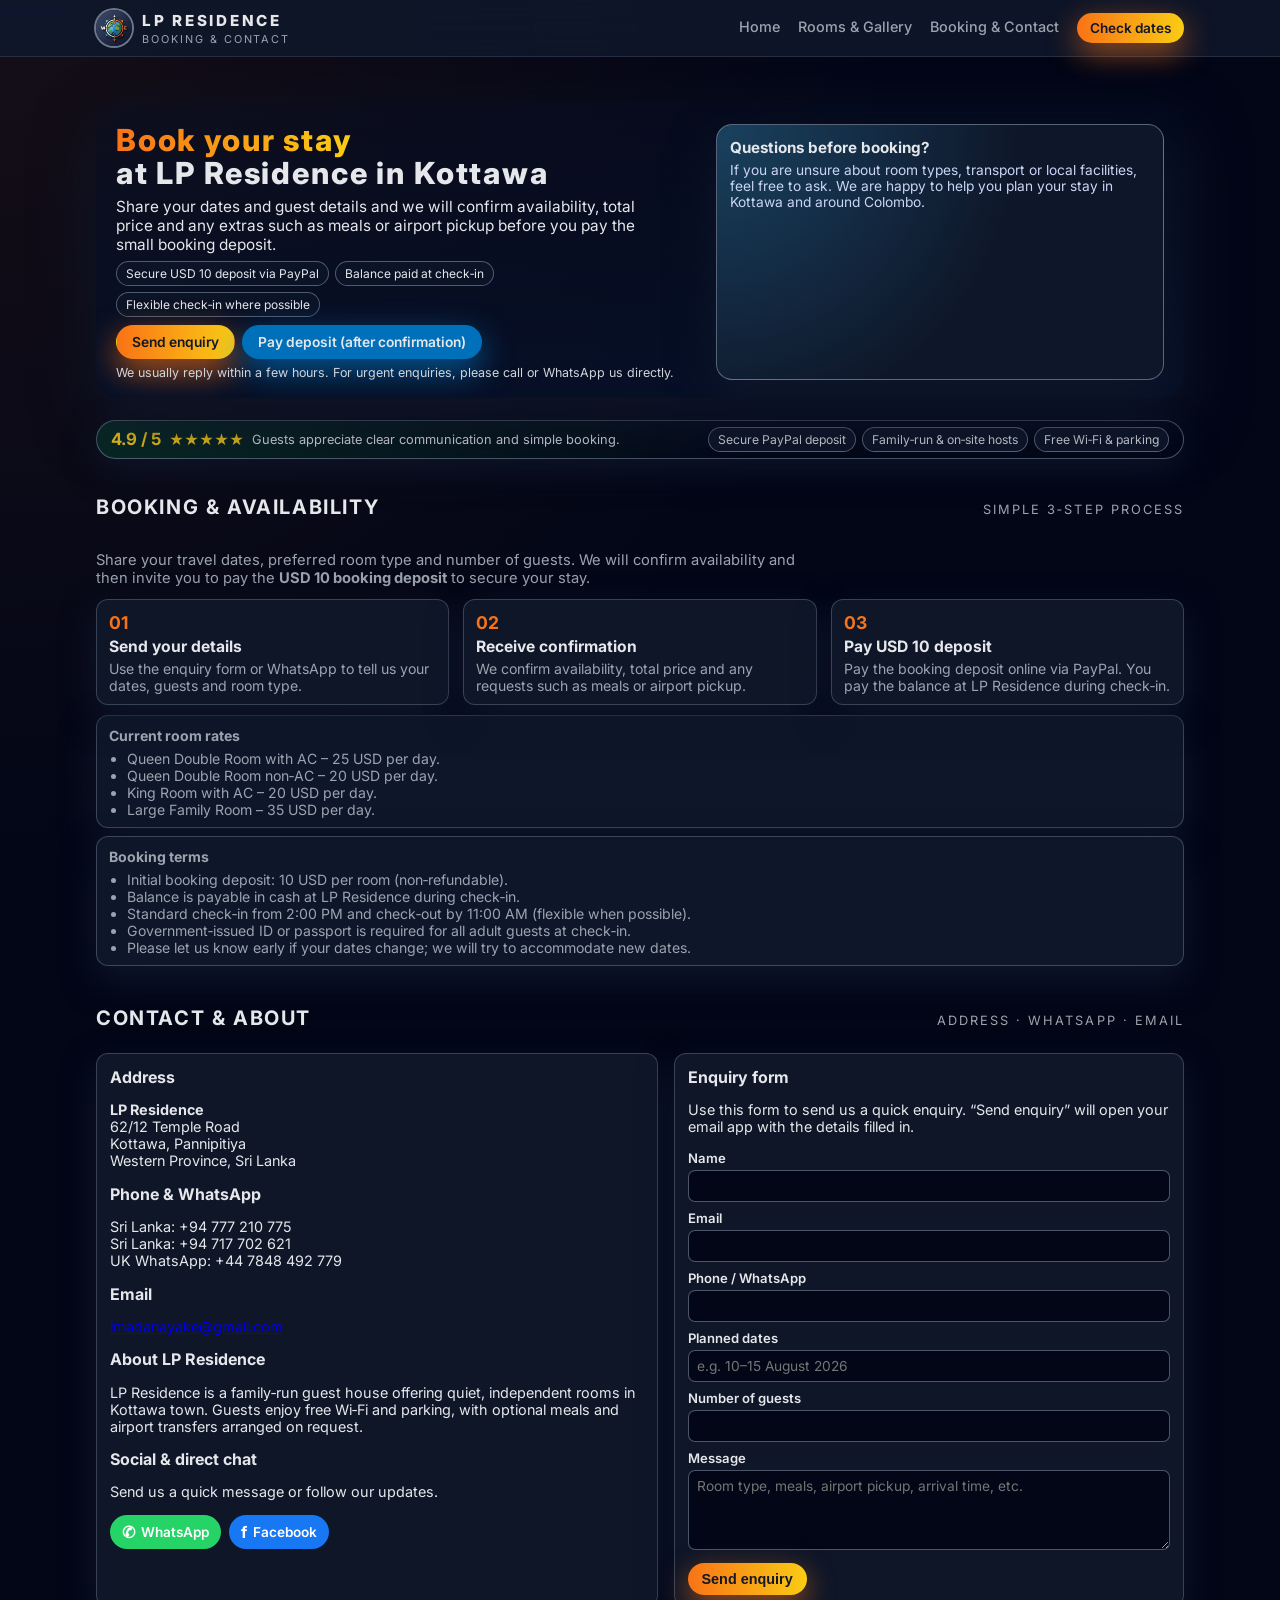
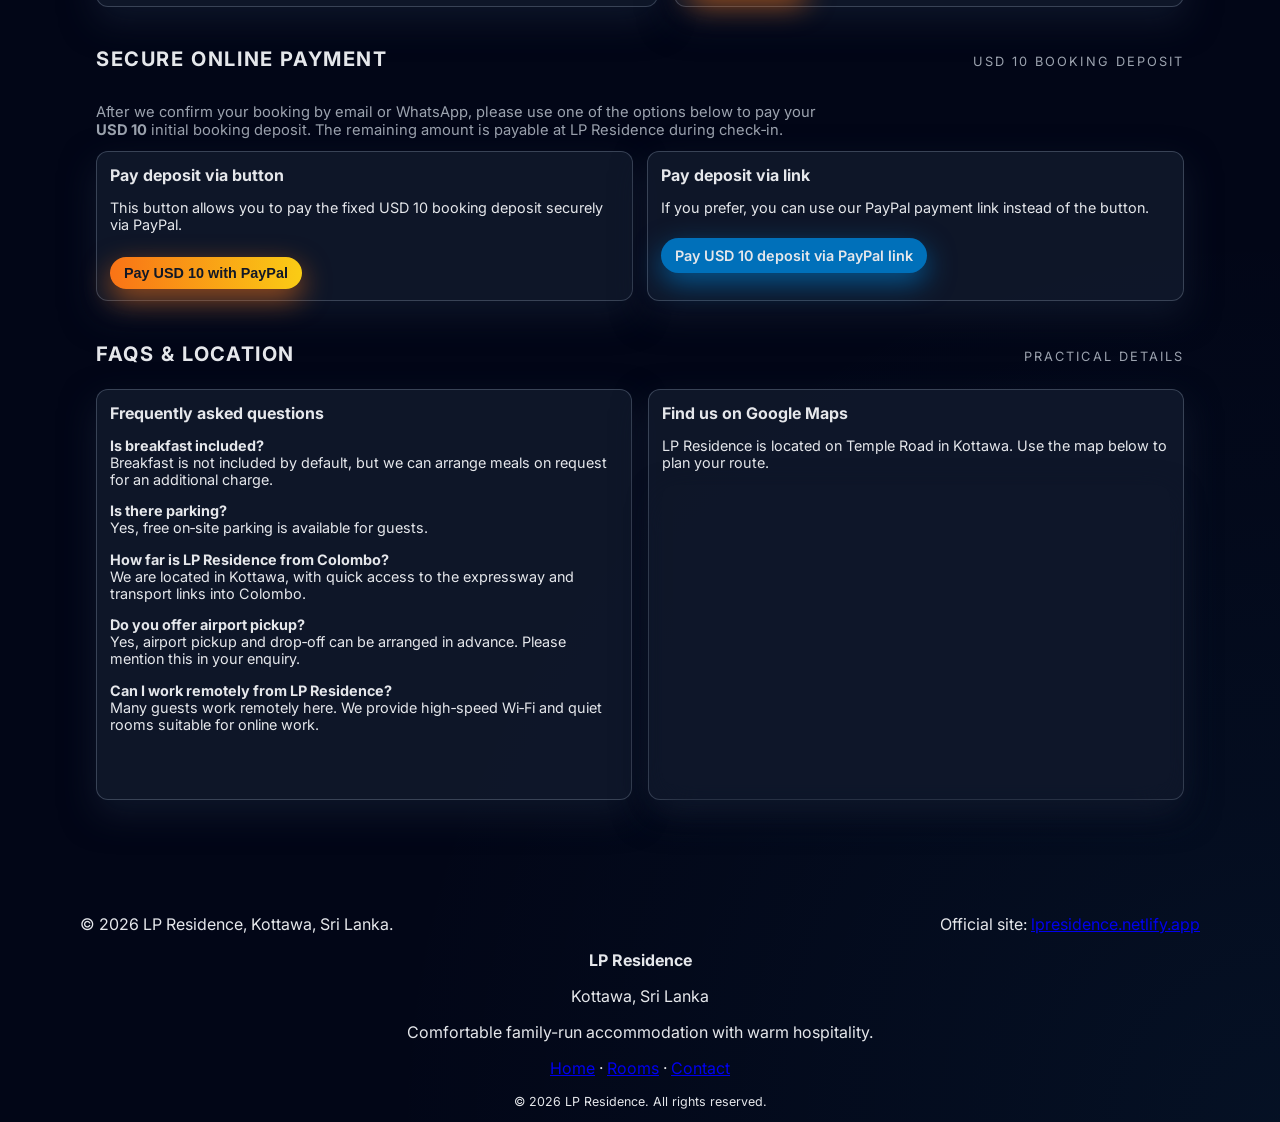
==== contact.html @ 62fff5da "Add files via upload" ====
<!DOCTYPE html>
<html lang="en">
<head>
  <!-- Google tag (gtag.js) -->
  <script async src="https://www.googletagmanager.com/gtag/js?id=G-MWW44WR4TY"></script>
  <script>
    window.dataLayer = window.dataLayer || [];
    function gtag(){dataLayer.push(arguments);}
    gtag('js', new Date());
    gtag('config', 'G-MWW44WR4TY');
  </script>
<link rel="preconnect" href="https://fonts.googleapis.com">
<link rel="preconnect" href="https://fonts.gstatic.com" crossorigin>
<link href="https://fonts.googleapis.com/css2?family=Inter:wght@400;500;600;700;800&display=swap" rel="stylesheet">
  <meta charset="UTF-8">
  <title>Booking &amp; Contact – LP Residence Kottawa</title>
  <meta name="viewport" content="width=device-width, initial-scale=1">
  <meta name="description" content="Contact LP Residence homestay in Kottawa, Sri Lanka. Check availability, pay a USD 10 booking deposit by PayPal, and find our location on Google Maps.">
<meta property="og:title" content="LP Residence Kottawa">
<meta property="og:description" content="Family-run homestay in Sri Lanka">
<meta property="og:image" content="index.jpg">
<meta property="og:type" content="website">
  <style>
    :root {
      --bg: #020617;
      --accent: #f97316;
      --text: #e5e7eb;
      --muted: #9ca3af;
      --card: rgba(15,23,42,0.96);
      --border: rgba(148,163,184,0.32);
      --radius-lg: 18px;
      --radius-md: 12px;
      --shadow-soft: 0 24px 60px rgba(15,23,42,0.9);
    }

    * { box-sizing: border-box; }

        body {
  margin: 0;
  font-family: 'Inter', sans-serif;
  color: var(--text);
  background:
    radial-gradient(circle at top left, rgba(249,115,22,0.08), transparent 30%),
    radial-gradient(circle at bottom right, rgba(56,189,248,0.06), transparent 30%),
    var(--bg);
}
    html {
  scroll-behavior: smooth;
}
.room-card,
.gallery-item img {
  width: 100%;
  height: 220px;
  object-fit: cover;
  display: block;
  transition: transform 0.3s ease;
}
.hero-card,
.feature-card {
  transition: all 0.28s ease;
}

.room-card:hover,
.gallery-item:hover,
.hero-card:hover,
.feature-card:hover {
  transform: translateY(-4px);
}
    header {
      position: fixed;
      top: 0;
      left: 0;
      right: 0;
      z-index: 40;
      backdrop-filter: blur(20px);
      background: linear-gradient(to right, rgba(15,23,42,0.9), rgba(15,23,42,0.88));
      border-bottom: 1px solid rgba(148,163,184,0.18);
    }

    .nav-inner {
      max-width: 1120px;
      margin: 0 auto;
      padding: 10px 16px;
      display: flex;
      align-items: center;
      justify-content: space-between;
      gap: 12px;
    }

    .brand {
      display: flex;
      align-items: center;
      gap: 10px;
    }

    .brand-logo {
      width: 36px;
      height: 36px;
      border-radius: 999px;
      overflow: hidden;
      box-shadow: 0 0 0 2px rgba(148,163,184,0.7);
      flex-shrink: 0;
    }

    .brand-logo img {
      width: 100%;
      height: 100%;
      display: block;
      object-fit: cover;
    }

    .brand-text-title {
      font-size: 0.95rem;
      letter-spacing: 0.18em;
      text-transform: uppercase;
      font-weight: 800;
      white-space: nowrap;
    }

    .brand-text-sub {
      font-size: 0.68rem;
      letter-spacing: 0.18em;
      text-transform: uppercase;
      color: var(--muted);
      margin-top: 2px;
    }

    nav {
      display: flex;
      align-items: center;
      gap: 18px;
      font-size: 0.9rem;
    }

    nav a {
      text-decoration: none;
      color: var(--muted);
      font-weight: 500;
      position: relative;
      padding-bottom: 3px;
    }

    nav a:hover {
      color: var(--text);
    }

    nav a::after {
      content: "";
      position: absolute;
      left: 0;
      bottom: 0;
      width: 0;
      height: 2px;
      background: linear-gradient(to right, #f97316, #facc15);
      transition: width 0.18s ease-out;
    }

    nav a:hover::after {
      width: 100%;
    }

    .nav-cta {
      padding: 7px 13px;
      border-radius: 999px;
      background: linear-gradient(to right, #f97316, #facc15);
      color: #111827;
      font-weight: 600;
      border: none;
      text-decoration: none;
      font-size: 0.85rem;
      box-shadow: 0 10px 30px rgba(249,115,22,0.6);
      white-space: nowrap;
    }

    main {
      max-width: 1120px;
      margin: 0 auto;
      padding: 82px 16px 90px;
    }

    /* HERO – uses contact.jpg */
    .hero-shell {
      position: relative;
      border-radius: 22px;
      overflow: hidden;
      box-shadow: var(--shadow-soft);
      margin-bottom: 22px;
    }

    .hero-bg {
      filter: brightness(1.05) contrast(1.08) saturate(1.1);
      position: absolute;
      inset: 0;
      background-image:
        linear-gradient(to bottom, rgba(15,23,42,0.3), rgba(15,23,42,0.92)),
        url("contact.jpg");
      background-size: cover;
      background-position: center;
      background-repeat: no-repeat;
      transform: scale(1.02);
    }

    .hero-overlay {
      position: relative;
      z-index: 1;
      padding: 22px 20px 18px;
      display: grid;
      grid-template-columns: minmax(0, 1.3fr) minmax(0, 1fr);
      gap: 18px;
      color: #e5e7eb;
    }

    .hero-heading {
      font-size: 1.9rem;
      line-height: 1.1;
      font-weight: 800;
      letter-spacing: 0.06em;
      margin: 0 0 6px 0;
    }

    .hero-heading span {
      background: linear-gradient(to right, #f97316, #facc15);
      -webkit-background-clip: text;
      color: transparent;
    }

    .hero-sub {
      font-size: 0.96rem;
      margin: 0 0 7px 0;
      max-width: 520px;
    }

    .hero-badges {
      display: flex;
      flex-wrap: wrap;
      gap: 6px;
      margin-bottom: 8px;
    }

    .badge {
      font-size: 0.75rem;
      padding: 4px 9px;
      border-radius: 999px;
      border: 1px solid rgba(148,163,184,0.5);
      background: rgba(15,23,42,0.65);
      color: #e5e7eb;
    }

    .hero-buttons {
      display: flex;
      flex-wrap: wrap;
      gap: 7px;
      margin-bottom: 6px;
    }

    .btn {
      display: inline-flex;
      align-items: center;
      justify-content: center;
      padding: 8px 15px;
      border-radius: 999px;
      font-size: 0.86rem;
      font-weight: 600;
      border: 1px solid transparent;
      text-decoration: none;
      cursor: pointer;
      transition: transform 0.12s ease-out, box-shadow 0.12s ease-out, background 0.12s ease-out, color 0.12s ease-out, border-color 0.12s ease-out;
    }

    .btn-primary {
      background: linear-gradient(to right, #f97316, #facc15);
      color: #111827;
      box-shadow: 0 12px 32px rgba(249,115,22,0.7);
    }

    .btn-primary:hover {
      transform: translateY(-1px);
      box-shadow: 0 16px 36px rgba(249,115,22,0.8);
    }

    .btn-outline {
      background: rgba(15,23,42,0.35);
      color: #e5e7eb;
      border-color: rgba(148,163,184,0.7);
    }

    .btn-outline:hover {
      border-color: #f97316;
      background: rgba(15,23,42,0.8);
    }

    .btn-paypal {
      background: #0070ba;
      color: #e5e7eb;
      box-shadow: 0 12px 32px rgba(0,112,186,0.75);
    }

    .btn-paypal:hover {
      transform: translateY(-1px);
      box-shadow: 0 16px 40px rgba(0,112,186,0.85);
    }

    .hero-note {
      font-size: 0.78rem;
      color: #d1d5db;
    }

    .hero-card {
      background: radial-gradient(circle at 0 0, rgba(56,189,248,0.26), transparent 60%), var(--card);
      border-radius: 16px;
      padding: 13px 13px 11px;
      border: 1px solid rgba(148,163,184,0.55);
      font-size: 0.86rem;
      box-shadow: 0 18px 46px rgba(15,23,42,0.95);
    }

    .hero-card h3 {
      margin: 0 0 5px 0;
      font-size: 0.95rem;
    }

    .hero-card p {
      margin: 0;
      color: #cbd5f5;
    }

    /* TRUST STRIP */
    .trust-strip {
      margin: 0 auto 20px;
      border-radius: 999px;
      background: radial-gradient(circle at 0 0, rgba(34,197,94,0.18), transparent 60%), #020617;
      border: 1px solid rgba(148,163,184,0.5);
      padding: 6px 14px;
      display: flex;
      align-items: center;
      justify-content: space-between;
      gap: 8px;
      font-size: 0.82rem;
      box-shadow: 0 12px 32px rgba(15,23,42,0.85);
      flex-wrap: wrap;
    }

    .trust-left {
      display: flex;
      align-items: center;
      gap: 8px;
    }

    .trust-score-main {
      font-size: 1.05rem;
      font-weight: 700;
      color: #facc15;
    }

    .trust-score-stars {
      color: #facc15;
      font-size: 0.9rem;
    }

    .trust-right {
      display: flex;
      flex-wrap: wrap;
      gap: 6px;
      justify-content: flex-end;
    }

    .trust-chip {
      padding: 4px 9px;
      border-radius: 999px;
      background: rgba(15,23,42,0.9);
      border: 1px solid rgba(148,163,184,0.6);
      font-size: 0.76rem;
      color: #e5e7eb;
      white-space: nowrap;
    }

    main .section {
      margin-bottom: 24px;
    }

    .section-header {
      display: flex;
      align-items: baseline;
      justify-content: space-between;
      gap: 8px;
      margin-bottom: 6px;
    }

    .section-title {
      font-size: 1.25rem;
      font-weight: 700;
      letter-spacing: 0.08em;
      text-transform: uppercase;
    }

    .section-kicker {
      font-size: 0.8rem;
      letter-spacing: 0.16em;
      text-transform: uppercase;
      color: var(--muted);
    }

    .section-lead {
      font-size: 0.92rem;
      color: var(--muted);
      max-width: 720px;
      margin-bottom: 12px;
    }

    .steps {
      display: grid;
      grid-template-columns: repeat(3, minmax(0, 1fr));
      gap: 14px;
      margin-bottom: 10px;
    }

    .step {
      background: var(--card);
      border-radius: var(--radius-md);
      padding: 12px 12px 10px;
      border: 1px solid var(--border);
      box-shadow: 0 14px 34px rgba(15,23,42,0.95);
      font-size: 0.88rem;
    }

    .step-number {
      font-size: 1.1rem;
      font-weight: 700;
      color: #f97316;
      margin-bottom: 4px;
    }

    .step h3 {
      margin: 0 0 4px 0;
      font-size: 0.98rem;
    }

    .step p {
      margin: 0;
      color: var(--muted);
    }

    .note, .terms {
      background: rgba(15,23,42,0.98);
      border-radius: var(--radius-md);
      padding: 11px 12px 9px;
      border: 1px solid rgba(148,163,184,0.35);
      box-shadow: 0 14px 34px rgba(15,23,42,0.95);
      font-size: 0.88rem;
      color: var(--muted);
      margin-bottom: 8px;
    }

    .note ul, .terms ul {
      margin: 6px 0 0;
      padding-left: 18px;
    }

    .columns {
      display: grid;
      grid-template-columns: minmax(0, 1.1fr) minmax(0, 1fr);
      gap: 16px;
    }

    .card {
      background: var(--card);
      border-radius: var(--radius-md);
      padding: 13px 13px 11px;
      border: 1px solid var(--border);
      box-shadow: 0 14px 34px rgba(15,23,42,0.95);
      font-size: 0.9rem;
    }

    .card h3 {
      margin: 0 0 6px 0;
      font-size: 1rem;
    }

    label {
      display: block;
      margin-top: 8px;
      font-size: 0.82rem;
      font-weight: 600;
    }

    input, textarea {
      width: 100%;
      padding: 7px 8px;
      margin-top: 4px;
      border-radius: 7px;
      border: 1px solid rgba(148,163,184,0.5);
      background: #020617;
      color: var(--text);
      font-family: inherit;
      font-size: 0.86rem;
    }

    input:focus, textarea:focus {
      outline: none;
      border-color: #f97316;
      box-shadow: 0 0 0 1px rgba(249,115,22,0.5);
    }

    button {
      margin-top: 10px;
      padding: 8px 14px;
      border-radius: 999px;
      background: linear-gradient(to right, #f97316, #facc15);
      color: #111827;
      border: none;
      cursor: pointer;
      font-weight: 600;
      font-size: 0.9rem;
      box-shadow: 0 10px 28px rgba(249,115,22,0.6);
    }

    button:hover {
      transform: translateY(-1px);
      box-shadow: 0 14px 36px rgba(249,115,22,0.75);
    }

    .social-row {
      display: flex;
      flex-wrap: wrap;
      gap: 8px;
      margin-top: 8px;
      font-size: 0.85rem;
    }

    .social-link {
      display: inline-flex;
      align-items: center;
      gap: 6px;
      padding: 7px 12px;
      border-radius: 999px;
      text-decoration: none;
      color: #fff;
      font-weight: 600;
    }

    .social-link span.symbol {
      font-size: 1rem;
      font-weight: 700;
    }

    .map-container iframe {
      width: 100%;
      height: 300px;
      border: 0;
      border-radius: var(--radius-md);
      box-shadow: 0 12px 32px rgba(15,23,42,0.95);
    }

    .payment-grid {
      display: grid;
      grid-template-columns: minmax(0, 1fr) minmax(0, 1fr);
      gap: 14px;
      margin-top: 8px;
    }

    .btn-paypal-inline {
      display: inline-block;
      margin-top: 8px;
      padding: 9px 14px;
      border-radius: 999px;
      background: #0070ba;
      color: #e5e7eb;
      text-decoration: none;
      font-weight: 600;
      font-size: 0.9rem;
      box-shadow: 0 10px 28px rgba(0,112,186,0.7);
    }

    .sticky-bar {
      display: none;
    } 
   
      @media (max-width: 900px) {
      .hero-overlay {
        grid-template-columns: minmax(0, 1fr);
      }
      .steps {
        grid-template-columns: minmax(0, 1fr);
      }
      .columns {
        grid-template-columns: minmax(0, 1fr);
      }
      .payment-grid {
        grid-template-columns: minmax(0, 1fr);
      }
      .map-container iframe {
        height: 260px;
      }
    }

    @media (max-width: 640px) {
      header {
        position: sticky;
      }
      .nav-inner {
        flex-wrap: wrap;
        justify-content: space-between;
      }
      nav {
        width: 100%;
        justify-content: flex-end;
      }
      main {
        padding-top: 76px;
        padding-bottom: 86px;
      }
      .sticky-bar {
        display: flex;
        position: fixed;
        left: 0;
        right: 0;
        bottom: 0;
        background: rgba(15,23,42,0.97);
        padding: 8px 10px;
        gap: 8px;
        justify-content: space-between;
        z-index: 50;
      }
      .sticky-bar a {
        flex: 1;
        text-align: center;
        padding: 8px 10px;
        border-radius: 999px;
        text-decoration: none;
        font-weight: 600;
        font-size: 0.85rem;
        color: #111827;
        background: #f9fafb;
      }
    }
  </style>
</head>
<a href="https://wa.me/94777210775"
class="whatsapp-float">
  WhatsApp
</a>
<body>
  <header>
    <div class="nav-inner">
      <div class="brand">
        <div class="brand-logo">
          <img src="Logo.jpg" alt="LP Residence logo">
        </div>
        <div>
          <div class="brand-text-title">LP Residence</div>
          <div class="brand-text-sub">Booking &amp; Contact</div>
        </div>
      </div>
      <nav>
        <a href="index.html">Home</a>
        <a href="rooms.html">Rooms &amp; Gallery</a>
        <a href="contact.html">Booking &amp; Contact</a>
        <a href="#booking" class="nav-cta">Check dates</a>
      </nav>
    </div>
  </header>

  <main>
    <!-- HERO -->
    <section class="hero-shell">
      <div class="hero-bg"></div>
      <div class="hero-overlay">
        <div>
          <h1 class="hero-heading">
            <span>Book your stay</span><br>
            at LP Residence in Kottawa
          </h1>
          <p class="hero-sub">
            Share your dates and guest details and we will confirm availability, total price and any extras such as meals or airport pickup before you pay the small booking deposit.
          </p>
          <div class="hero-badges">
            <span class="badge">Secure USD 10 deposit via PayPal</span>
            <span class="badge">Balance paid at check‑in</span>
            <span class="badge">Flexible check‑in where possible</span>
          </div>
          <div class="hero-buttons">
            <a href="#booking" class="btn btn-primary">Send enquiry</a>
            <a href="#payment" class="btn btn-paypal">Pay deposit (after confirmation)</a>
          </div>
          <div class="hero-note">
            We usually reply within a few hours. For urgent enquiries, please call or WhatsApp us directly.
          </div>
        </div>
        <aside class="hero-card">
          <h3>Questions before booking?</h3>
          <p>
            If you are unsure about room types, transport or local facilities, feel free to ask.
            We are happy to help you plan your stay in Kottawa and around Colombo.
          </p>
        </aside>
      </div>
    </section>

    <!-- TRUST STRIP -->
    <section class="trust-strip">
      <div class="trust-left">
        <div class="trust-score-main">4.9 / 5</div>
        <div class="trust-score-stars">★★★★★</div>
        <div style="color:#e5e7eb;font-size:0.8rem;">Guests appreciate clear communication and simple booking.</div>
      </div>
      <div class="trust-right">
        <div class="trust-chip">Secure PayPal deposit</div>
        <div class="trust-chip">Family‑run &amp; on‑site hosts</div>
        <div class="trust-chip">Free Wi‑Fi &amp; parking</div>
      </div>
    </section>

    <!-- BOOKING STEPS -->
    <section class="section" id="booking">
      <div class="section-header">
        <h2 class="section-title">Booking &amp; availability</h2>
        <div class="section-kicker">Simple 3‑step process</div>
      </div>
      <p class="section-lead">
        Share your travel dates, preferred room type and number of guests. We will confirm availability and then invite you to pay the
        <strong>USD 10 booking deposit</strong> to secure your stay.
      </p>

      <div class="steps">
        <div class="step">
          <div class="step-number">01</div>
          <h3>Send your details</h3>
          <p>Use the enquiry form or WhatsApp to tell us your dates, guests and room type.</p>
        </div>
        <div class="step">
          <div class="step-number">02</div>
          <h3>Receive confirmation</h3>
          <p>We confirm availability, total price and any requests such as meals or airport pickup.</p>
        </div>
        <div class="step">
          <div class="step-number">03</div>
          <h3>Pay USD 10 deposit</h3>
          <p>Pay the booking deposit online via PayPal. You pay the balance at LP Residence during check‑in.</p>
        </div>
      </div>

      <div class="note">
        <strong>Current room rates</strong>
        <ul>
          <li>Queen Double Room with AC – 25 USD per day.</li>
          <li>Queen Double Room non‑AC – 20 USD per day.</li>
          <li>King Room with AC – 20 USD per day.</li>
          <li>Large Family Room – 35 USD per day.</li>
        </ul>
      </div>

      <div class="terms">
        <strong>Booking terms</strong>
        <ul>
          <li>Initial booking deposit: 10 USD per room (non‑refundable).</li>
          <li>Balance is payable in cash at LP Residence during check‑in.</li>
          <li>Standard check‑in from 2:00 PM and check‑out by 11:00 AM (flexible when possible).</li>
          <li>Government‑issued ID or passport is required for all adult guests at check‑in.</li>
          <li>Please let us know early if your dates change; we will try to accommodate new dates.</li>
        </ul>
      </div>
    </section>

    <!-- CONTACT & ABOUT -->
    <section class="section" id="contact">
      <div class="section-header">
        <h2 class="section-title">Contact &amp; about</h2>
        <div class="section-kicker">Address · WhatsApp · Email</div>
      </div>

      <div class="columns">
        <div class="card">
          <h3>Address</h3>
          <p>
            <strong>LP Residence</strong><br>
            62/12 Temple Road<br>
            Kottawa, Pannipitiya<br>
            Western Province, Sri Lanka
          </p>

          <h3>Phone &amp; WhatsApp</h3>
          <p>
            Sri Lanka: +94 777 210 775<br>
            Sri Lanka: +94 717 702 621<br>
            UK WhatsApp: +44 7848 492 779
          </p>

          <h3>Email</h3>
          <p><a href="mailto:lmadanayake@gmail.com">lmadanayake@gmail.com</a></p>

          <h3>About LP Residence</h3>
          <p>
            LP Residence is a family‑run guest house offering quiet, independent rooms in Kottawa town.
            Guests enjoy free Wi‑Fi and parking, with optional meals and airport transfers arranged on request.
          </p>

          <h3>Social &amp; direct chat</h3>
          <p>Send us a quick message or follow our updates.</p>

          <div class="social-row">
            <a class="social-link" style="background:#25D366;"
               href="https://wa.me/94777210775" target="_blank" rel="noopener noreferrer">
              <span class="symbol">✆</span>
              <span>WhatsApp</span>
            </a>

            <a class="social-link" style="background:#1877F2;"
               href="https://www.facebook.com/share/1KzhAytyEe/" target="_blank" rel="noopener noreferrer">
              <span class="symbol">f</span>
              <span>Facebook</span>
            </a>
          </div>
        </div>

        <div class="card">
          <h3>Enquiry form</h3>
          <p>Use this form to send us a quick enquiry. “Send enquiry” will open your email app with the details filled in.</p>

          <form id="enquiryForm">
            <label for="name">Name</label>
            <input type="text" id="name" name="Name" required>

            <label for="email">Email</label>
            <input type="email" id="email" name="Email" required>

            <label for="phone">Phone / WhatsApp</label>
            <input type="text" id="phone" name="Phone">

            <label for="dates">Planned dates</label>
            <input type="text" id="dates" name="Dates" placeholder="e.g. 10–15 August 2026">

            <label for="guests">Number of guests</label>
            <input type="number" id="guests" name="Guests" min="1">

            <label for="message">Message</label>
            <textarea id="message" name="Message" rows="4" placeholder="Room type, meals, airport pickup, arrival time, etc."></textarea>

            <button type="submit">Send enquiry</button>
          </form>
        </div>
      </div>
    </section>

    <!-- PAYMENT -->
    <section class="section" id="payment">
      <div class="section-header">
        <h2 class="section-title">Secure online payment</h2>
        <div class="section-kicker">USD 10 booking deposit</div>
      </div>
      <p class="section-lead">
        After we confirm your booking by email or WhatsApp, please use one of the options below to pay your
        <strong>USD 10</strong> initial booking deposit. The remaining amount is payable at LP Residence during check‑in.
      </p>

      <div class="payment-grid">
        <div class="card">
          <h3>Pay deposit via button</h3>
          <p>This button allows you to pay the fixed USD 10 booking deposit securely via PayPal.</p>
          <form action="https://www.paypal.com/cgi-bin/webscr" method="post" target="_blank">
            <input type="hidden" name="cmd" value="_xclick">
            <input type="hidden" name="business" value="pmadanayake@gmail.com">
            <input type="hidden" name="item_name" value="LP Residence Initial Booking Deposit">
            <input type="hidden" name="amount" value="10.00">
            <input type="hidden" name="currency_code" value="USD">
            <input type="hidden" name="no_note" value="0">
            <button type="submit">Pay USD 10 with PayPal</button>
          </form>
        </div>

        <div class="card">
          <h3>Pay deposit via link</h3>
          <p>If you prefer, you can use our PayPal payment link instead of the button.</p>
          <a href="https://www.paypal.com/ncp/payment/CMW4MRZGW6NJL"
             target="_blank" rel="noopener noreferrer"
             class="btn-paypal-inline">
            Pay USD 10 deposit via PayPal link
          </a>
        </div>
      </div>
    </section>

    <!-- FAQ & MAP -->
    <section class="section" id="faqs">
      <div class="section-header">
        <h2 class="section-title">FAQs &amp; location</h2>
        <div class="section-kicker">Practical details</div>
      </div>

      <div class="columns" style="grid-template-columns:minmax(0,1.1fr) minmax(0,1.1fr);">
        <div class="card">
          <h3>Frequently asked questions</h3>
          <p><strong>Is breakfast included?</strong><br>
            Breakfast is not included by default, but we can arrange meals on request for an additional charge.</p>

          <p><strong>Is there parking?</strong><br>
            Yes, free on‑site parking is available for guests.</p>

          <p><strong>How far is LP Residence from Colombo?</strong><br>
            We are located in Kottawa, with quick access to the expressway and transport links into Colombo.</p>

          <p><strong>Do you offer airport pickup?</strong><br>
            Yes, airport pickup and drop‑off can be arranged in advance. Please mention this in your enquiry.</p>

          <p><strong>Can I work remotely from LP Residence?</strong><br>
            Many guests work remotely here. We provide high‑speed Wi‑Fi and quiet rooms suitable for online work.</p>
        </div>

        <div class="card map-container">
          <h3>Find us on Google Maps</h3>
          <p>LP Residence is located on Temple Road in Kottawa. Use the map below to plan your route.</p>
          <iframe
            loading="lazy"
            allowfullscreen
            referrerpolicy="no-referrer-when-downgrade"
            src="https://www.google.com/maps/embed?pb=!1m18!1m12!1m3!1d126743.05470207008!2d79.893!3d6.842!2m3!1f0!2f0!3f0!3m2!1i1024!2i768!4f13.1!3m3!1m2!1s0x0%3A0x0!2sLP%20Residence%20Kottawa!5e0!3m2!1sen!2slk!4v1700000000000">
          </iframe>
        </div>
      </div>
    </section>
  </main>

  <!-- Mobile sticky bar -->
  <div class="sticky-bar">
    <a href="#booking">Enquiry</a>
    <a href="#payment">Pay deposit</a>
  </div>

  <footer>
    <div style="max-width:1120px;margin:0 auto;display:flex;justify-content:space-between;align-items:center;gap:8px;flex-wrap:wrap;">
      <div>&copy; 2026 LP Residence, Kottawa, Sri Lanka.</div>
      <div>Official site: <a href="https://lpresidence.netlify.app/">lpresidence.netlify.app</a></div>
    </div>
  <footer>
  <div style="max-width:1120px;margin:auto;text-align:center;">
    <p><strong>LP Residence</strong></p>
    <p>Kottawa, Sri Lanka</p>
    <p>Comfortable family-run accommodation with warm hospitality.</p>
    <p style="margin-top:10px;">
      <a href="index.html">Home</a> ·
      <a href="rooms.html">Rooms</a> ·
      <a href="contact.html">Contact</a>
    </p>
    <p style="margin-top:14px;font-size:0.78rem;">
      © 2026 LP Residence. All rights reserved.
    </p>
  </div>
</footer>

  <script>
    // Simple mailto-based enquiry: opens the user's email client with filled content
    document.getElementById('enquiryForm').addEventListener('submit', function (e) {
      e.preventDefault();
      const name = document.getElementById('name').value.trim();
      const email = document.getElementById('email').value.trim();
      const phone = document.getElementById('phone').value.trim();
      const dates = document.getElementById('dates').value.trim();
      const guests = document.getElementById('guests').value.trim();
      const message = document.getElementById('message').value.trim();

      let body = '';
      body += 'Name: ' + name + '%0D%0A';
      body += 'Email: ' + email + '%0D%0A';
      body += 'Phone / WhatsApp: ' + phone + '%0D%0A';
      body += 'Planned dates: ' + dates + '%0D%0A';
      body += 'Number of guests: ' + guests + '%0D%0A';
      body += 'Message: ' + message + '%0D%0A';

      const subject = encodeURIComponent('Booking enquiry – LP Residence');
      const mailto = 'mailto:lmadanayake@gmail.com?subject=' + subject + '&body=' + body;
      window.location.href = mailto;
    });
  </script>
</body>
</html>
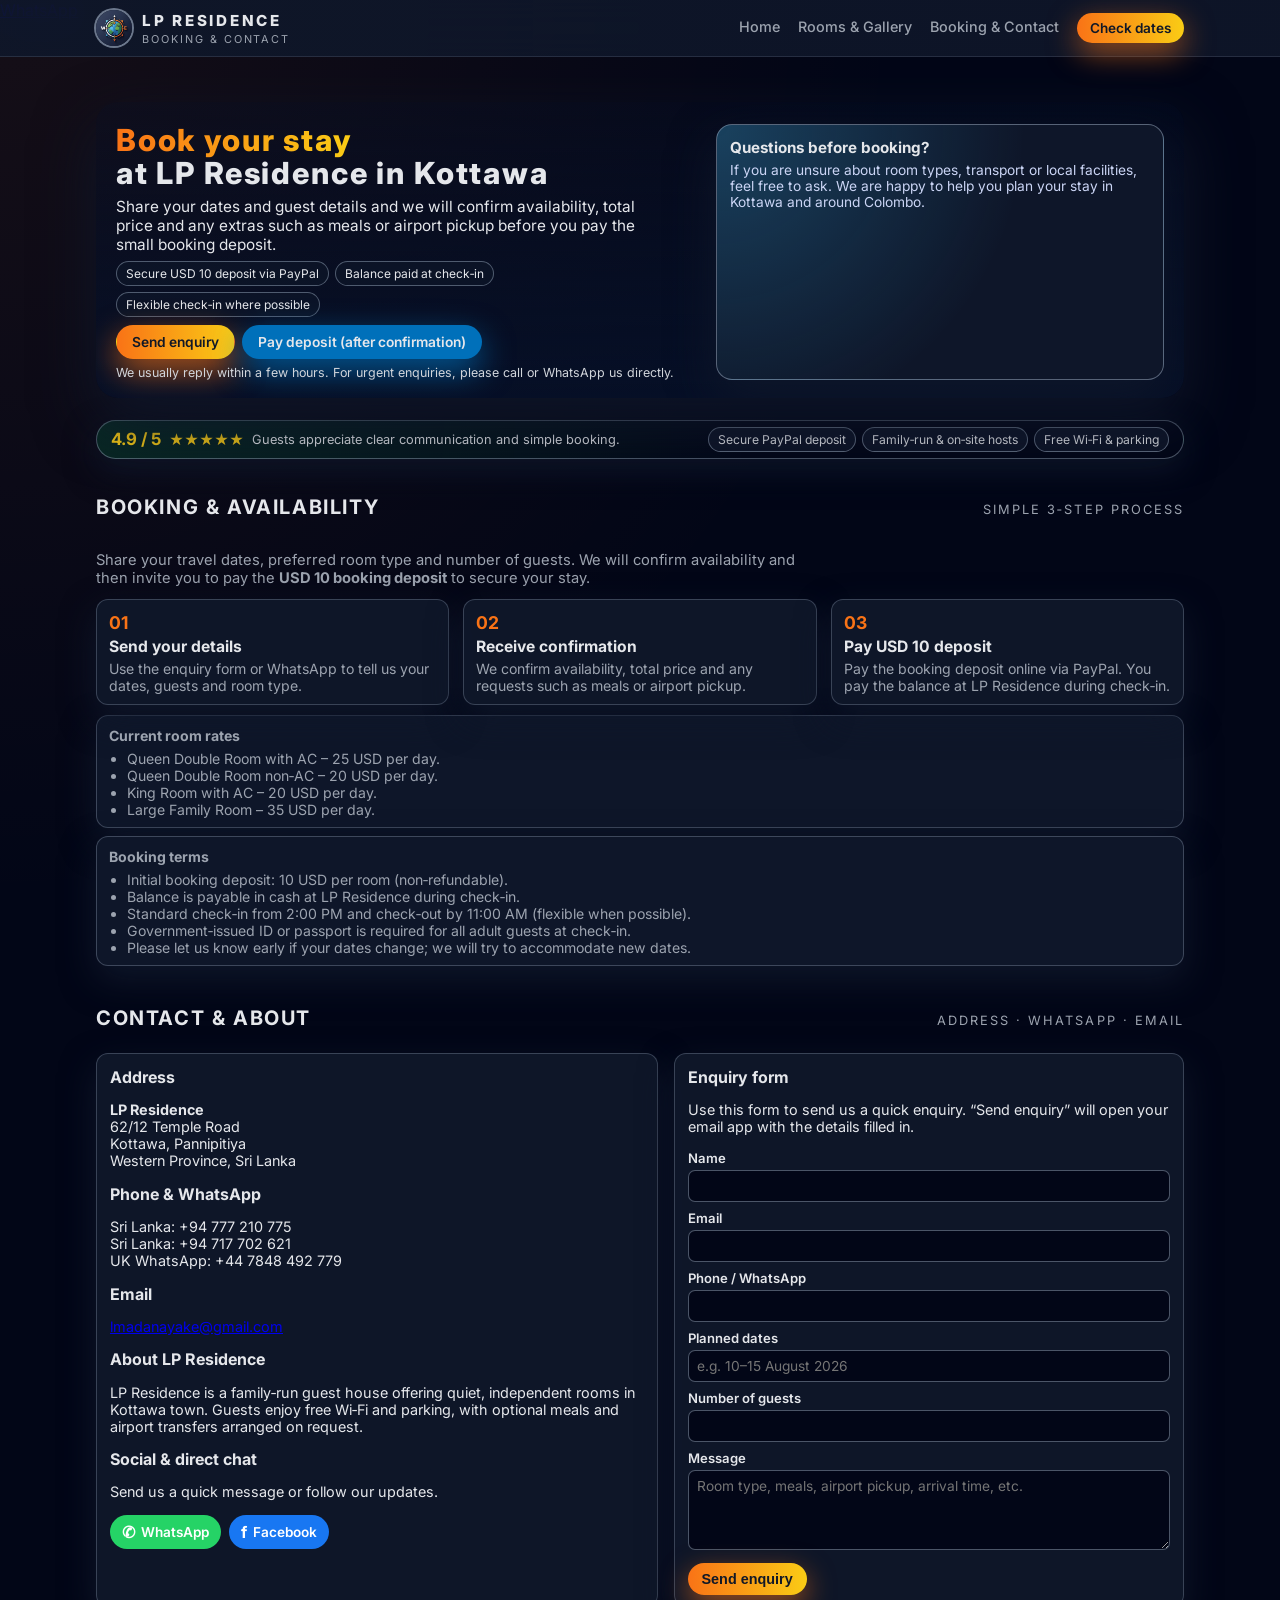
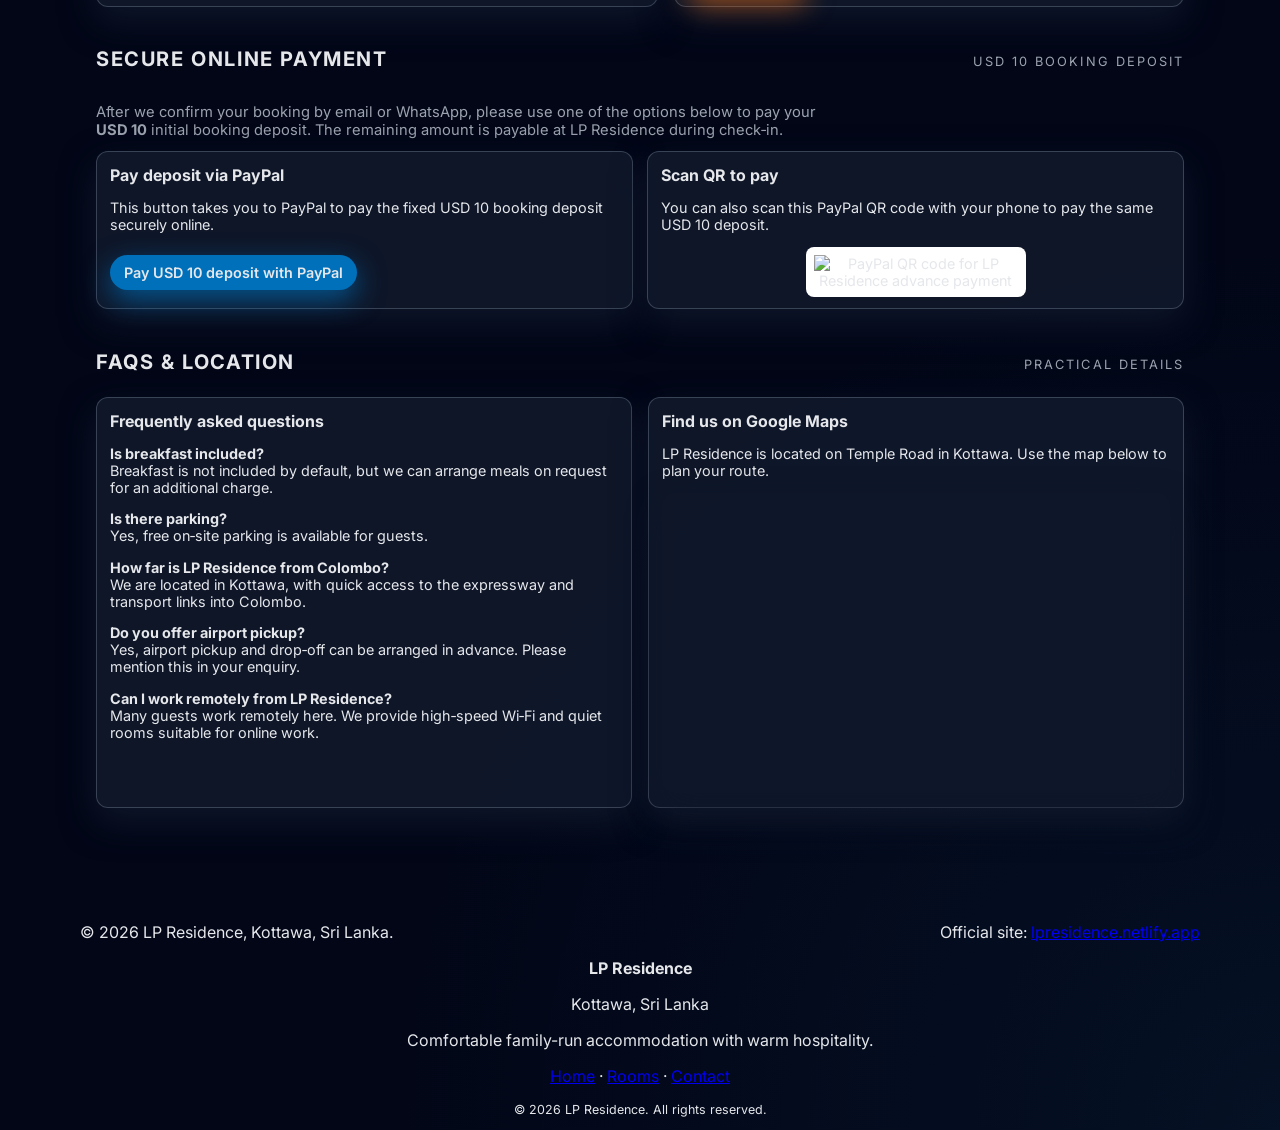
==== commit 181cf2a5: "Update contact.html" ====
--- a/contact.html
+++ b/contact.html
@@ -9,17 +9,24 @@
     gtag('js', new Date());
     gtag('config', 'G-MWW44WR4TY');
   </script>
-<link rel="preconnect" href="https://fonts.googleapis.com">
-<link rel="preconnect" href="https://fonts.gstatic.com" crossorigin>
-<link href="https://fonts.googleapis.com/css2?family=Inter:wght@400;500;600;700;800&display=swap" rel="stylesheet">
+
+  <!-- PayPal JS SDK for hosted buttons (kept in case you want it later) -->
+  <script 
+    src="https://www.paypal.com/sdk/js?client-id=BAAmG9fu7SmVrPAqejPHa2CFrZzmthfxTSibK8u6z_wE14j-Wx65-liQe0pCKC7VWTp0ERRFjxBq6kyk0M&components=hosted-buttons&disable-funding=venmo&currency=USD">
+  </script>
+
+  <link rel="preconnect" href="https://fonts.googleapis.com">
+  <link rel="preconnect" href="https://fonts.gstatic.com" crossorigin>
+  <link href="https://fonts.googleapis.com/css2?family=Inter:wght@400;500;600;700;800&display=swap" rel="stylesheet">
   <meta charset="UTF-8">
   <title>Booking &amp; Contact – LP Residence Kottawa</title>
   <meta name="viewport" content="width=device-width, initial-scale=1">
   <meta name="description" content="Contact LP Residence homestay in Kottawa, Sri Lanka. Check availability, pay a USD 10 booking deposit by PayPal, and find our location on Google Maps.">
-<meta property="og:title" content="LP Residence Kottawa">
-<meta property="og:description" content="Family-run homestay in Sri Lanka">
-<meta property="og:image" content="index.jpg">
-<meta property="og:type" content="website">
+  <meta property="og:title" content="LP Residence Kottawa">
+  <meta property="og:description" content="Family-run homestay in Sri Lanka">
+  <meta property="og:image" content="index.jpg">
+  <meta property="og:type" content="website">
+
   <style>
     :root {
       --bg: #020617;
@@ -35,37 +42,41 @@
 
     * { box-sizing: border-box; }
 
-        body {
-  margin: 0;
-  font-family: 'Inter', sans-serif;
-  color: var(--text);
-  background:
-    radial-gradient(circle at top left, rgba(249,115,22,0.08), transparent 30%),
-    radial-gradient(circle at bottom right, rgba(56,189,248,0.06), transparent 30%),
-    var(--bg);
-}
+    body {
+      margin: 0;
+      font-family: 'Inter', sans-serif;
+      color: var(--text);
+      background:
+        radial-gradient(circle at top left, rgba(249,115,22,0.08), transparent 30%),
+        radial-gradient(circle at bottom right, rgba(56,189,248,0.06), transparent 30%),
+        var(--bg);
+    }
+
     html {
-  scroll-behavior: smooth;
-}
-.room-card,
-.gallery-item img {
-  width: 100%;
-  height: 220px;
-  object-fit: cover;
-  display: block;
-  transition: transform 0.3s ease;
-}
-.hero-card,
-.feature-card {
-  transition: all 0.28s ease;
-}
-
-.room-card:hover,
-.gallery-item:hover,
-.hero-card:hover,
-.feature-card:hover {
-  transform: translateY(-4px);
-}
+      scroll-behavior: smooth;
+    }
+
+    .room-card,
+    .gallery-item img {
+      width: 100%;
+      height: 220px;
+      object-fit: cover;
+      display: block;
+      transition: transform 0.3s ease;
+    }
+
+    .hero-card,
+    .feature-card {
+      transition: all 0.28s ease;
+    }
+
+    .room-card:hover,
+    .gallery-item:hover,
+    .hero-card:hover,
+    .feature-card:hover {
+      transform: translateY(-4px);
+    }
+
     header {
       position: fixed;
       top: 0;
@@ -575,7 +586,7 @@
       display: none;
     } 
    
-      @media (max-width: 900px) {
+    @media (max-width: 900px) {
       .hero-overlay {
         grid-template-columns: minmax(0, 1fr);
       }
@@ -635,10 +646,11 @@
     }
   </style>
 </head>
-<a href="https://wa.me/94777210775"
-class="whatsapp-float">
+
+<a href="https://wa.me/94777210775" class="whatsapp-float">
   WhatsApp
 </a>
+
 <body>
   <header>
     <div class="nav-inner">
@@ -853,28 +865,29 @@
       </p>
 
       <div class="payment-grid">
+        <!-- PayPal payment link button -->
         <div class="card">
-          <h3>Pay deposit via button</h3>
-          <p>This button allows you to pay the fixed USD 10 booking deposit securely via PayPal.</p>
-          <form action="https://www.paypal.com/cgi-bin/webscr" method="post" target="_blank">
-            <input type="hidden" name="cmd" value="_xclick">
-            <input type="hidden" name="business" value="pmadanayake@gmail.com">
-            <input type="hidden" name="item_name" value="LP Residence Initial Booking Deposit">
-            <input type="hidden" name="amount" value="10.00">
-            <input type="hidden" name="currency_code" value="USD">
-            <input type="hidden" name="no_note" value="0">
-            <button type="submit">Pay USD 10 with PayPal</button>
-          </form>
-        </div>
-
-        <div class="card">
-          <h3>Pay deposit via link</h3>
-          <p>If you prefer, you can use our PayPal payment link instead of the button.</p>
-          <a href="https://www.paypal.com/ncp/payment/CMW4MRZGW6NJL"
+          <h3>Pay deposit via PayPal</h3>
+          <p>This button takes you to PayPal to pay the fixed USD 10 booking deposit securely online.</p>
+
+          <a href="https://www.paypal.com/ncp/payment/C5CHMDKEVLGFU"
              target="_blank" rel="noopener noreferrer"
              class="btn-paypal-inline">
-            Pay USD 10 deposit via PayPal link
+            Pay USD 10 deposit with PayPal
           </a>
+        </div>
+
+        <!-- QR code option -->
+        <div class="card">
+          <h3>Scan QR to pay</h3>
+          <p>You can also scan this PayPal QR code with your phone to pay the same USD 10 deposit.</p>
+
+          <div style="text-align:center;">
+            <!-- Adjust the src path to where you place the file (root or images/) -->
+            <img src="Advance Paymen-qrcode.png"
+                 alt="PayPal QR code for LP Residence advance payment"
+                 style="max-width:220px;width:100%;height:auto;border-radius:8px;background:#fff;padding:8px;">
+          </div>
         </div>
       </div>
     </section>
@@ -971,4 +984,4 @@
     });
   </script>
 </body>
-</html>+</html>
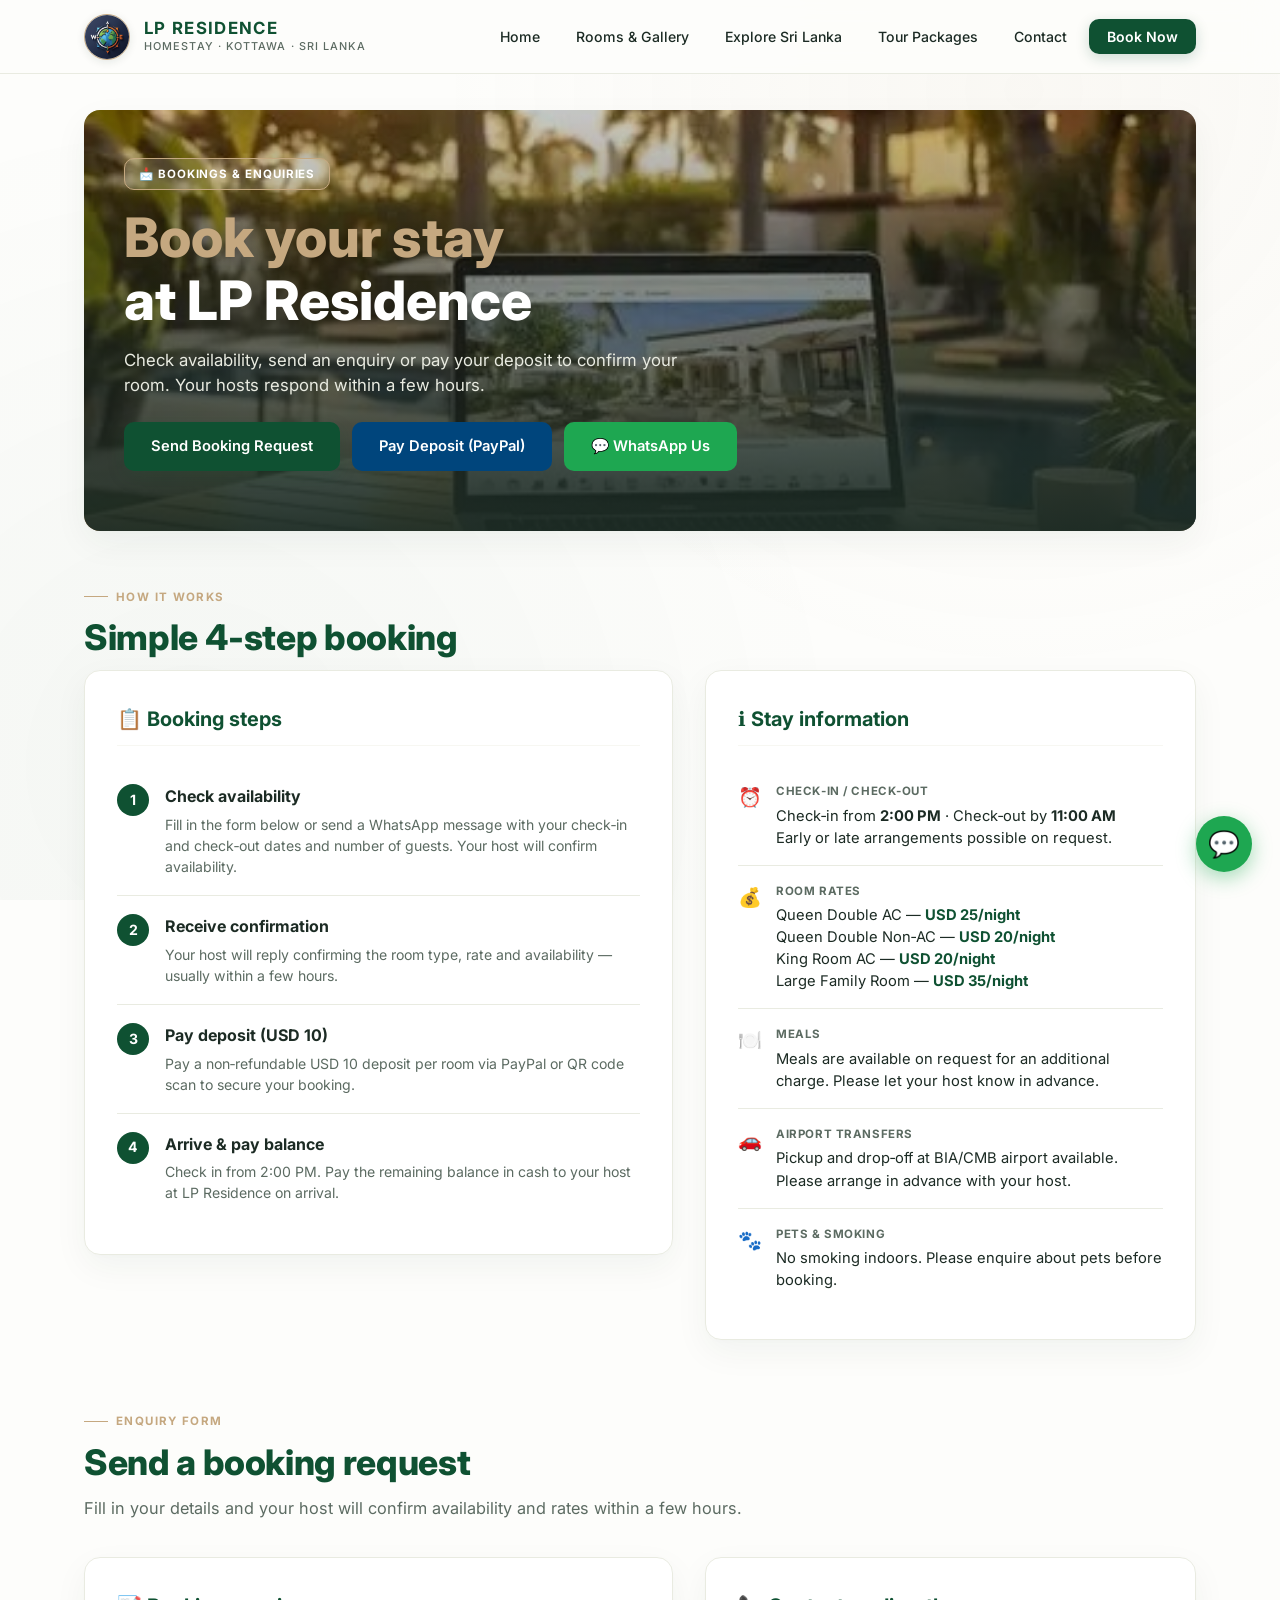
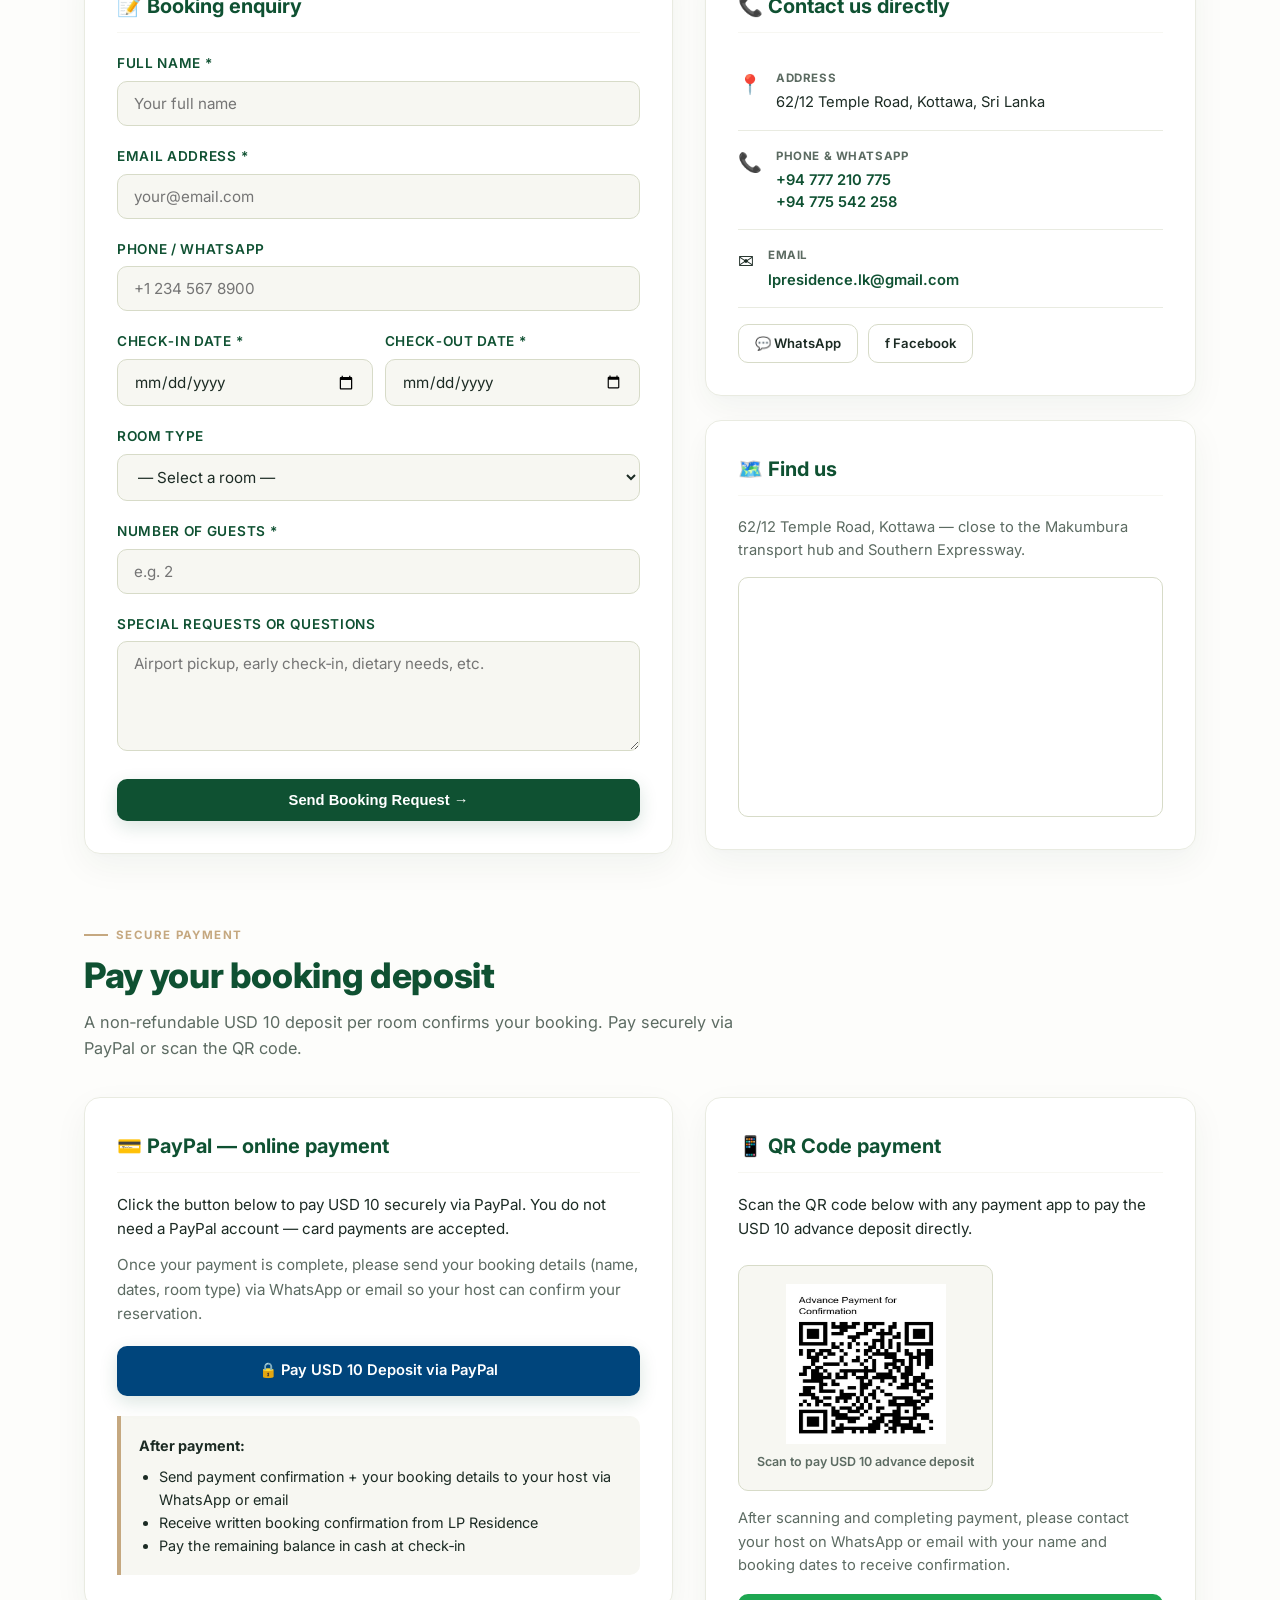
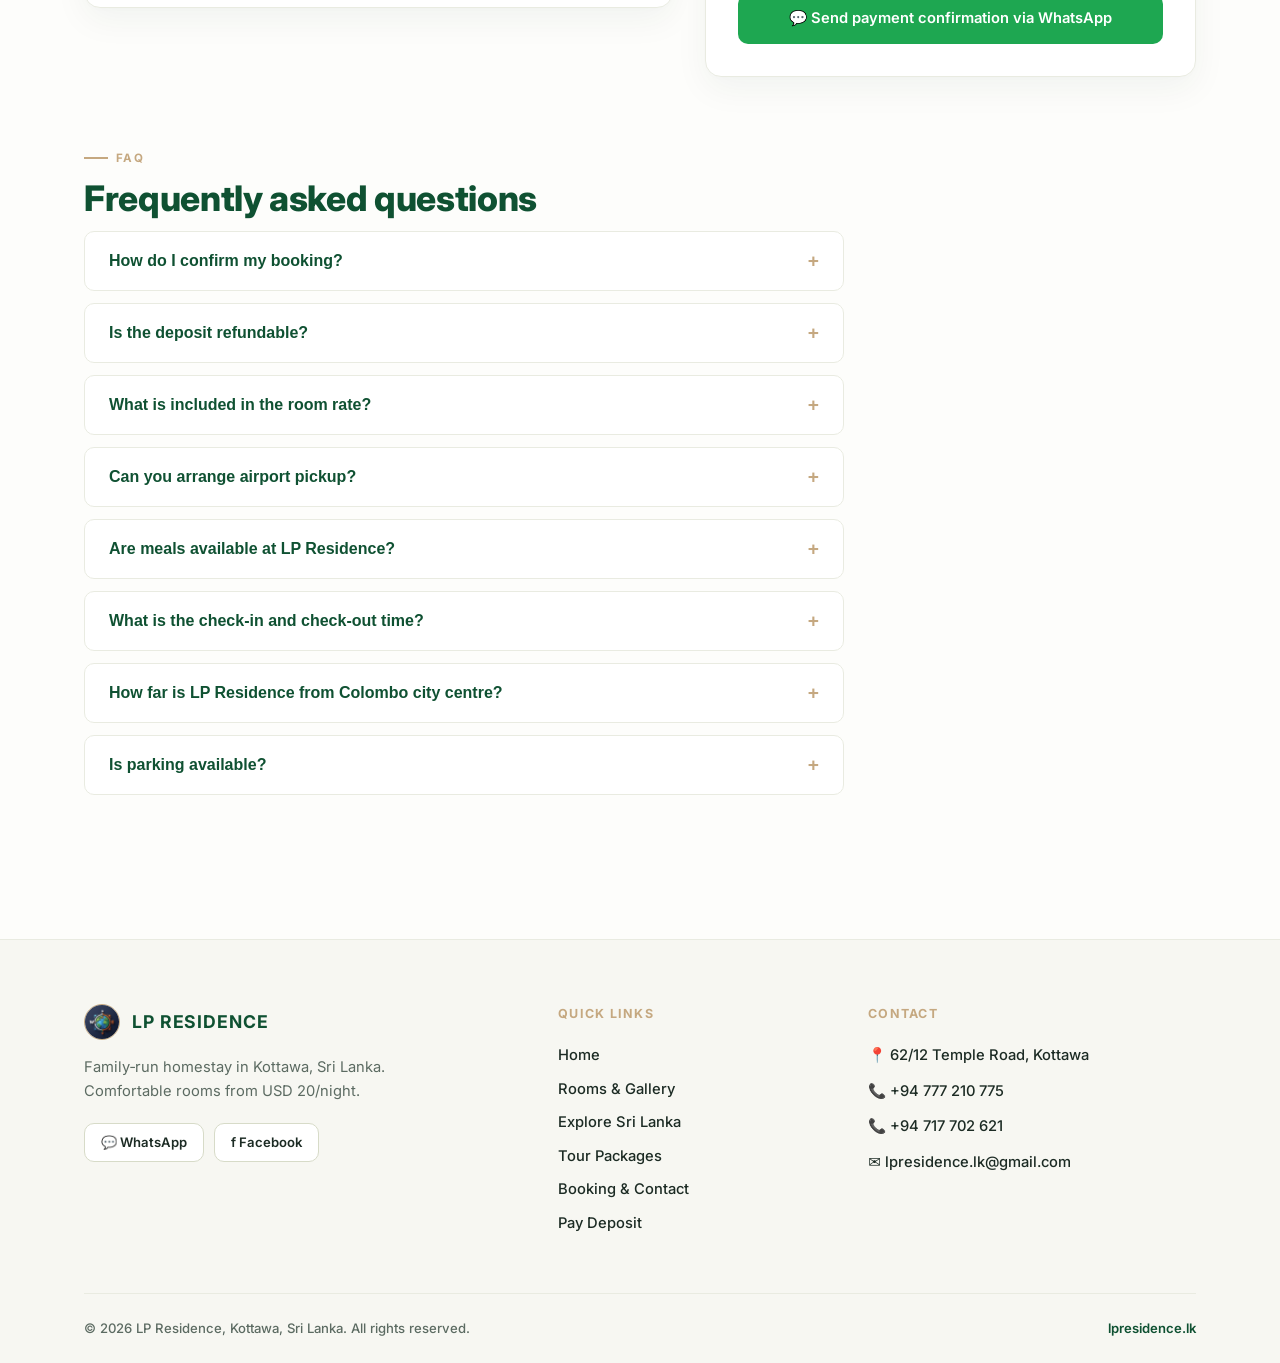
==== commit 4e7c19b2: "LP Residence website v2 - full redesign" ====
--- a/contact.html
+++ b/contact.html
@@ -1,987 +1,465 @@
-<!DOCTYPE html>
-<html lang="en">
-<head>
-  <!-- Google tag (gtag.js) -->
-  <script async src="https://www.googletagmanager.com/gtag/js?id=G-MWW44WR4TY"></script>
-  <script>
-    window.dataLayer = window.dataLayer || [];
-    function gtag(){dataLayer.push(arguments);}
-    gtag('js', new Date());
-    gtag('config', 'G-MWW44WR4TY');
-  </script>
-
-  <!-- PayPal JS SDK for hosted buttons (kept in case you want it later) -->
-  <script 
-    src="https://www.paypal.com/sdk/js?client-id=BAAmG9fu7SmVrPAqejPHa2CFrZzmthfxTSibK8u6z_wE14j-Wx65-liQe0pCKC7VWTp0ERRFjxBq6kyk0M&components=hosted-buttons&disable-funding=venmo&currency=USD">
-  </script>
-
-  <link rel="preconnect" href="https://fonts.googleapis.com">
-  <link rel="preconnect" href="https://fonts.gstatic.com" crossorigin>
-  <link href="https://fonts.googleapis.com/css2?family=Inter:wght@400;500;600;700;800&display=swap" rel="stylesheet">
-  <meta charset="UTF-8">
-  <title>Booking &amp; Contact – LP Residence Kottawa</title>
-  <meta name="viewport" content="width=device-width, initial-scale=1">
-  <meta name="description" content="Contact LP Residence homestay in Kottawa, Sri Lanka. Check availability, pay a USD 10 booking deposit by PayPal, and find our location on Google Maps.">
-  <meta property="og:title" content="LP Residence Kottawa">
-  <meta property="og:description" content="Family-run homestay in Sri Lanka">
-  <meta property="og:image" content="index.jpg">
-  <meta property="og:type" content="website">
-
-  <style>
-    :root {
-      --bg: #020617;
-      --accent: #f97316;
-      --text: #e5e7eb;
-      --muted: #9ca3af;
-      --card: rgba(15,23,42,0.96);
-      --border: rgba(148,163,184,0.32);
-      --radius-lg: 18px;
-      --radius-md: 12px;
-      --shadow-soft: 0 24px 60px rgba(15,23,42,0.9);
-    }
-
-    * { box-sizing: border-box; }
-
-    body {
-      margin: 0;
-      font-family: 'Inter', sans-serif;
-      color: var(--text);
-      background:
-        radial-gradient(circle at top left, rgba(249,115,22,0.08), transparent 30%),
-        radial-gradient(circle at bottom right, rgba(56,189,248,0.06), transparent 30%),
-        var(--bg);
-    }
-
-    html {
-      scroll-behavior: smooth;
-    }
-
-    .room-card,
-    .gallery-item img {
-      width: 100%;
-      height: 220px;
-      object-fit: cover;
-      display: block;
-      transition: transform 0.3s ease;
-    }
-
-    .hero-card,
-    .feature-card {
-      transition: all 0.28s ease;
-    }
-
-    .room-card:hover,
-    .gallery-item:hover,
-    .hero-card:hover,
-    .feature-card:hover {
-      transform: translateY(-4px);
-    }
-
-    header {
-      position: fixed;
-      top: 0;
-      left: 0;
-      right: 0;
-      z-index: 40;
-      backdrop-filter: blur(20px);
-      background: linear-gradient(to right, rgba(15,23,42,0.9), rgba(15,23,42,0.88));
-      border-bottom: 1px solid rgba(148,163,184,0.18);
-    }
-
-    .nav-inner {
-      max-width: 1120px;
-      margin: 0 auto;
-      padding: 10px 16px;
-      display: flex;
-      align-items: center;
-      justify-content: space-between;
-      gap: 12px;
-    }
-
-    .brand {
-      display: flex;
-      align-items: center;
-      gap: 10px;
-    }
-
-    .brand-logo {
-      width: 36px;
-      height: 36px;
-      border-radius: 999px;
-      overflow: hidden;
-      box-shadow: 0 0 0 2px rgba(148,163,184,0.7);
-      flex-shrink: 0;
-    }
-
-    .brand-logo img {
-      width: 100%;
-      height: 100%;
-      display: block;
-      object-fit: cover;
-    }
-
-    .brand-text-title {
-      font-size: 0.95rem;
-      letter-spacing: 0.18em;
-      text-transform: uppercase;
-      font-weight: 800;
-      white-space: nowrap;
-    }
-
-    .brand-text-sub {
-      font-size: 0.68rem;
-      letter-spacing: 0.18em;
-      text-transform: uppercase;
-      color: var(--muted);
-      margin-top: 2px;
-    }
-
-    nav {
-      display: flex;
-      align-items: center;
-      gap: 18px;
-      font-size: 0.9rem;
-    }
-
-    nav a {
-      text-decoration: none;
-      color: var(--muted);
-      font-weight: 500;
-      position: relative;
-      padding-bottom: 3px;
-    }
-
-    nav a:hover {
-      color: var(--text);
-    }
-
-    nav a::after {
-      content: "";
-      position: absolute;
-      left: 0;
-      bottom: 0;
-      width: 0;
-      height: 2px;
-      background: linear-gradient(to right, #f97316, #facc15);
-      transition: width 0.18s ease-out;
-    }
-
-    nav a:hover::after {
-      width: 100%;
-    }
-
-    .nav-cta {
-      padding: 7px 13px;
-      border-radius: 999px;
-      background: linear-gradient(to right, #f97316, #facc15);
-      color: #111827;
-      font-weight: 600;
-      border: none;
-      text-decoration: none;
-      font-size: 0.85rem;
-      box-shadow: 0 10px 30px rgba(249,115,22,0.6);
-      white-space: nowrap;
-    }
-
-    main {
-      max-width: 1120px;
-      margin: 0 auto;
-      padding: 82px 16px 90px;
-    }
-
-    /* HERO – uses contact.jpg */
-    .hero-shell {
-      position: relative;
-      border-radius: 22px;
-      overflow: hidden;
-      box-shadow: var(--shadow-soft);
-      margin-bottom: 22px;
-    }
-
-    .hero-bg {
-      filter: brightness(1.05) contrast(1.08) saturate(1.1);
-      position: absolute;
-      inset: 0;
-      background-image:
-        linear-gradient(to bottom, rgba(15,23,42,0.3), rgba(15,23,42,0.92)),
-        url("contact.jpg");
-      background-size: cover;
-      background-position: center;
-      background-repeat: no-repeat;
-      transform: scale(1.02);
-    }
-
-    .hero-overlay {
-      position: relative;
-      z-index: 1;
-      padding: 22px 20px 18px;
-      display: grid;
-      grid-template-columns: minmax(0, 1.3fr) minmax(0, 1fr);
-      gap: 18px;
-      color: #e5e7eb;
-    }
-
-    .hero-heading {
-      font-size: 1.9rem;
-      line-height: 1.1;
-      font-weight: 800;
-      letter-spacing: 0.06em;
-      margin: 0 0 6px 0;
-    }
-
-    .hero-heading span {
-      background: linear-gradient(to right, #f97316, #facc15);
-      -webkit-background-clip: text;
-      color: transparent;
-    }
-
-    .hero-sub {
-      font-size: 0.96rem;
-      margin: 0 0 7px 0;
-      max-width: 520px;
-    }
-
-    .hero-badges {
-      display: flex;
-      flex-wrap: wrap;
-      gap: 6px;
-      margin-bottom: 8px;
-    }
-
-    .badge {
-      font-size: 0.75rem;
-      padding: 4px 9px;
-      border-radius: 999px;
-      border: 1px solid rgba(148,163,184,0.5);
-      background: rgba(15,23,42,0.65);
-      color: #e5e7eb;
-    }
-
-    .hero-buttons {
-      display: flex;
-      flex-wrap: wrap;
-      gap: 7px;
-      margin-bottom: 6px;
-    }
-
-    .btn {
-      display: inline-flex;
-      align-items: center;
-      justify-content: center;
-      padding: 8px 15px;
-      border-radius: 999px;
-      font-size: 0.86rem;
-      font-weight: 600;
-      border: 1px solid transparent;
-      text-decoration: none;
-      cursor: pointer;
-      transition: transform 0.12s ease-out, box-shadow 0.12s ease-out, background 0.12s ease-out, color 0.12s ease-out, border-color 0.12s ease-out;
-    }
-
-    .btn-primary {
-      background: linear-gradient(to right, #f97316, #facc15);
-      color: #111827;
-      box-shadow: 0 12px 32px rgba(249,115,22,0.7);
-    }
-
-    .btn-primary:hover {
-      transform: translateY(-1px);
-      box-shadow: 0 16px 36px rgba(249,115,22,0.8);
-    }
-
-    .btn-outline {
-      background: rgba(15,23,42,0.35);
-      color: #e5e7eb;
-      border-color: rgba(148,163,184,0.7);
-    }
-
-    .btn-outline:hover {
-      border-color: #f97316;
-      background: rgba(15,23,42,0.8);
-    }
-
-    .btn-paypal {
-      background: #0070ba;
-      color: #e5e7eb;
-      box-shadow: 0 12px 32px rgba(0,112,186,0.75);
-    }
-
-    .btn-paypal:hover {
-      transform: translateY(-1px);
-      box-shadow: 0 16px 40px rgba(0,112,186,0.85);
-    }
-
-    .hero-note {
-      font-size: 0.78rem;
-      color: #d1d5db;
-    }
-
-    .hero-card {
-      background: radial-gradient(circle at 0 0, rgba(56,189,248,0.26), transparent 60%), var(--card);
-      border-radius: 16px;
-      padding: 13px 13px 11px;
-      border: 1px solid rgba(148,163,184,0.55);
-      font-size: 0.86rem;
-      box-shadow: 0 18px 46px rgba(15,23,42,0.95);
-    }
-
-    .hero-card h3 {
-      margin: 0 0 5px 0;
-      font-size: 0.95rem;
-    }
-
-    .hero-card p {
-      margin: 0;
-      color: #cbd5f5;
-    }
-
-    /* TRUST STRIP */
-    .trust-strip {
-      margin: 0 auto 20px;
-      border-radius: 999px;
-      background: radial-gradient(circle at 0 0, rgba(34,197,94,0.18), transparent 60%), #020617;
-      border: 1px solid rgba(148,163,184,0.5);
-      padding: 6px 14px;
-      display: flex;
-      align-items: center;
-      justify-content: space-between;
-      gap: 8px;
-      font-size: 0.82rem;
-      box-shadow: 0 12px 32px rgba(15,23,42,0.85);
-      flex-wrap: wrap;
-    }
-
-    .trust-left {
-      display: flex;
-      align-items: center;
-      gap: 8px;
-    }
-
-    .trust-score-main {
-      font-size: 1.05rem;
-      font-weight: 700;
-      color: #facc15;
-    }
-
-    .trust-score-stars {
-      color: #facc15;
-      font-size: 0.9rem;
-    }
-
-    .trust-right {
-      display: flex;
-      flex-wrap: wrap;
-      gap: 6px;
-      justify-content: flex-end;
-    }
-
-    .trust-chip {
-      padding: 4px 9px;
-      border-radius: 999px;
-      background: rgba(15,23,42,0.9);
-      border: 1px solid rgba(148,163,184,0.6);
-      font-size: 0.76rem;
-      color: #e5e7eb;
-      white-space: nowrap;
-    }
-
-    main .section {
-      margin-bottom: 24px;
-    }
-
-    .section-header {
-      display: flex;
-      align-items: baseline;
-      justify-content: space-between;
-      gap: 8px;
-      margin-bottom: 6px;
-    }
-
-    .section-title {
-      font-size: 1.25rem;
-      font-weight: 700;
-      letter-spacing: 0.08em;
-      text-transform: uppercase;
-    }
-
-    .section-kicker {
-      font-size: 0.8rem;
-      letter-spacing: 0.16em;
-      text-transform: uppercase;
-      color: var(--muted);
-    }
-
-    .section-lead {
-      font-size: 0.92rem;
-      color: var(--muted);
-      max-width: 720px;
-      margin-bottom: 12px;
-    }
-
-    .steps {
-      display: grid;
-      grid-template-columns: repeat(3, minmax(0, 1fr));
-      gap: 14px;
-      margin-bottom: 10px;
-    }
-
-    .step {
-      background: var(--card);
-      border-radius: var(--radius-md);
-      padding: 12px 12px 10px;
-      border: 1px solid var(--border);
-      box-shadow: 0 14px 34px rgba(15,23,42,0.95);
-      font-size: 0.88rem;
-    }
-
-    .step-number {
-      font-size: 1.1rem;
-      font-weight: 700;
-      color: #f97316;
-      margin-bottom: 4px;
-    }
-
-    .step h3 {
-      margin: 0 0 4px 0;
-      font-size: 0.98rem;
-    }
-
-    .step p {
-      margin: 0;
-      color: var(--muted);
-    }
-
-    .note, .terms {
-      background: rgba(15,23,42,0.98);
-      border-radius: var(--radius-md);
-      padding: 11px 12px 9px;
-      border: 1px solid rgba(148,163,184,0.35);
-      box-shadow: 0 14px 34px rgba(15,23,42,0.95);
-      font-size: 0.88rem;
-      color: var(--muted);
-      margin-bottom: 8px;
-    }
-
-    .note ul, .terms ul {
-      margin: 6px 0 0;
-      padding-left: 18px;
-    }
-
-    .columns {
-      display: grid;
-      grid-template-columns: minmax(0, 1.1fr) minmax(0, 1fr);
-      gap: 16px;
-    }
-
-    .card {
-      background: var(--card);
-      border-radius: var(--radius-md);
-      padding: 13px 13px 11px;
-      border: 1px solid var(--border);
-      box-shadow: 0 14px 34px rgba(15,23,42,0.95);
-      font-size: 0.9rem;
-    }
-
-    .card h3 {
-      margin: 0 0 6px 0;
-      font-size: 1rem;
-    }
-
-    label {
-      display: block;
-      margin-top: 8px;
-      font-size: 0.82rem;
-      font-weight: 600;
-    }
-
-    input, textarea {
-      width: 100%;
-      padding: 7px 8px;
-      margin-top: 4px;
-      border-radius: 7px;
-      border: 1px solid rgba(148,163,184,0.5);
-      background: #020617;
-      color: var(--text);
-      font-family: inherit;
-      font-size: 0.86rem;
-    }
-
-    input:focus, textarea:focus {
-      outline: none;
-      border-color: #f97316;
-      box-shadow: 0 0 0 1px rgba(249,115,22,0.5);
-    }
-
-    button {
-      margin-top: 10px;
-      padding: 8px 14px;
-      border-radius: 999px;
-      background: linear-gradient(to right, #f97316, #facc15);
-      color: #111827;
-      border: none;
-      cursor: pointer;
-      font-weight: 600;
-      font-size: 0.9rem;
-      box-shadow: 0 10px 28px rgba(249,115,22,0.6);
-    }
-
-    button:hover {
-      transform: translateY(-1px);
-      box-shadow: 0 14px 36px rgba(249,115,22,0.75);
-    }
-
-    .social-row {
-      display: flex;
-      flex-wrap: wrap;
-      gap: 8px;
-      margin-top: 8px;
-      font-size: 0.85rem;
-    }
-
-    .social-link {
-      display: inline-flex;
-      align-items: center;
-      gap: 6px;
-      padding: 7px 12px;
-      border-radius: 999px;
-      text-decoration: none;
-      color: #fff;
-      font-weight: 600;
-    }
-
-    .social-link span.symbol {
-      font-size: 1rem;
-      font-weight: 700;
-    }
-
-    .map-container iframe {
-      width: 100%;
-      height: 300px;
-      border: 0;
-      border-radius: var(--radius-md);
-      box-shadow: 0 12px 32px rgba(15,23,42,0.95);
-    }
-
-    .payment-grid {
-      display: grid;
-      grid-template-columns: minmax(0, 1fr) minmax(0, 1fr);
-      gap: 14px;
-      margin-top: 8px;
-    }
-
-    .btn-paypal-inline {
-      display: inline-block;
-      margin-top: 8px;
-      padding: 9px 14px;
-      border-radius: 999px;
-      background: #0070ba;
-      color: #e5e7eb;
-      text-decoration: none;
-      font-weight: 600;
-      font-size: 0.9rem;
-      box-shadow: 0 10px 28px rgba(0,112,186,0.7);
-    }
-
-    .sticky-bar {
-      display: none;
-    } 
-   
-    @media (max-width: 900px) {
-      .hero-overlay {
-        grid-template-columns: minmax(0, 1fr);
-      }
-      .steps {
-        grid-template-columns: minmax(0, 1fr);
-      }
-      .columns {
-        grid-template-columns: minmax(0, 1fr);
-      }
-      .payment-grid {
-        grid-template-columns: minmax(0, 1fr);
-      }
-      .map-container iframe {
-        height: 260px;
-      }
-    }
-
-    @media (max-width: 640px) {
-      header {
-        position: sticky;
-      }
-      .nav-inner {
-        flex-wrap: wrap;
-        justify-content: space-between;
-      }
-      nav {
-        width: 100%;
-        justify-content: flex-end;
-      }
-      main {
-        padding-top: 76px;
-        padding-bottom: 86px;
-      }
-      .sticky-bar {
-        display: flex;
-        position: fixed;
-        left: 0;
-        right: 0;
-        bottom: 0;
-        background: rgba(15,23,42,0.97);
-        padding: 8px 10px;
-        gap: 8px;
-        justify-content: space-between;
-        z-index: 50;
-      }
-      .sticky-bar a {
-        flex: 1;
-        text-align: center;
-        padding: 8px 10px;
-        border-radius: 999px;
-        text-decoration: none;
-        font-weight: 600;
-        font-size: 0.85rem;
-        color: #111827;
-        background: #f9fafb;
-      }
-    }
-  </style>
-</head>
-
-<a href="https://wa.me/94777210775" class="whatsapp-float">
-  WhatsApp
-</a>
-
-<body>
-  <header>
-    <div class="nav-inner">
-      <div class="brand">
-        <div class="brand-logo">
-          <img src="Logo.jpg" alt="LP Residence logo">
-        </div>
-        <div>
-          <div class="brand-text-title">LP Residence</div>
-          <div class="brand-text-sub">Booking &amp; Contact</div>
-        </div>
-      </div>
-      <nav>
-        <a href="index.html">Home</a>
-        <a href="rooms.html">Rooms &amp; Gallery</a>
-        <a href="contact.html">Booking &amp; Contact</a>
-        <a href="#booking" class="nav-cta">Check dates</a>
-      </nav>
-    </div>
-  </header>
-
-  <main>
-    <!-- HERO -->
-    <section class="hero-shell">
-      <div class="hero-bg"></div>
-      <div class="hero-overlay">
-        <div>
-          <h1 class="hero-heading">
-            <span>Book your stay</span><br>
-            at LP Residence in Kottawa
-          </h1>
-          <p class="hero-sub">
-            Share your dates and guest details and we will confirm availability, total price and any extras such as meals or airport pickup before you pay the small booking deposit.
-          </p>
-          <div class="hero-badges">
-            <span class="badge">Secure USD 10 deposit via PayPal</span>
-            <span class="badge">Balance paid at check‑in</span>
-            <span class="badge">Flexible check‑in where possible</span>
-          </div>
-          <div class="hero-buttons">
-            <a href="#booking" class="btn btn-primary">Send enquiry</a>
-            <a href="#payment" class="btn btn-paypal">Pay deposit (after confirmation)</a>
-          </div>
-          <div class="hero-note">
-            We usually reply within a few hours. For urgent enquiries, please call or WhatsApp us directly.
-          </div>
-        </div>
-        <aside class="hero-card">
-          <h3>Questions before booking?</h3>
-          <p>
-            If you are unsure about room types, transport or local facilities, feel free to ask.
-            We are happy to help you plan your stay in Kottawa and around Colombo.
-          </p>
-        </aside>
-      </div>
-    </section>
-
-    <!-- TRUST STRIP -->
-    <section class="trust-strip">
-      <div class="trust-left">
-        <div class="trust-score-main">4.9 / 5</div>
-        <div class="trust-score-stars">★★★★★</div>
-        <div style="color:#e5e7eb;font-size:0.8rem;">Guests appreciate clear communication and simple booking.</div>
-      </div>
-      <div class="trust-right">
-        <div class="trust-chip">Secure PayPal deposit</div>
-        <div class="trust-chip">Family‑run &amp; on‑site hosts</div>
-        <div class="trust-chip">Free Wi‑Fi &amp; parking</div>
-      </div>
-    </section>
-
-    <!-- BOOKING STEPS -->
-    <section class="section" id="booking">
-      <div class="section-header">
-        <h2 class="section-title">Booking &amp; availability</h2>
-        <div class="section-kicker">Simple 3‑step process</div>
-      </div>
-      <p class="section-lead">
-        Share your travel dates, preferred room type and number of guests. We will confirm availability and then invite you to pay the
-        <strong>USD 10 booking deposit</strong> to secure your stay.
-      </p>
-
-      <div class="steps">
-        <div class="step">
-          <div class="step-number">01</div>
-          <h3>Send your details</h3>
-          <p>Use the enquiry form or WhatsApp to tell us your dates, guests and room type.</p>
-        </div>
-        <div class="step">
-          <div class="step-number">02</div>
-          <h3>Receive confirmation</h3>
-          <p>We confirm availability, total price and any requests such as meals or airport pickup.</p>
-        </div>
-        <div class="step">
-          <div class="step-number">03</div>
-          <h3>Pay USD 10 deposit</h3>
-          <p>Pay the booking deposit online via PayPal. You pay the balance at LP Residence during check‑in.</p>
-        </div>
-      </div>
-
-      <div class="note">
-        <strong>Current room rates</strong>
-        <ul>
-          <li>Queen Double Room with AC – 25 USD per day.</li>
-          <li>Queen Double Room non‑AC – 20 USD per day.</li>
-          <li>King Room with AC – 20 USD per day.</li>
-          <li>Large Family Room – 35 USD per day.</li>
-        </ul>
-      </div>
-
-      <div class="terms">
-        <strong>Booking terms</strong>
-        <ul>
-          <li>Initial booking deposit: 10 USD per room (non‑refundable).</li>
-          <li>Balance is payable in cash at LP Residence during check‑in.</li>
-          <li>Standard check‑in from 2:00 PM and check‑out by 11:00 AM (flexible when possible).</li>
-          <li>Government‑issued ID or passport is required for all adult guests at check‑in.</li>
-          <li>Please let us know early if your dates change; we will try to accommodate new dates.</li>
-        </ul>
-      </div>
-    </section>
-
-    <!-- CONTACT & ABOUT -->
-    <section class="section" id="contact">
-      <div class="section-header">
-        <h2 class="section-title">Contact &amp; about</h2>
-        <div class="section-kicker">Address · WhatsApp · Email</div>
-      </div>
-
-      <div class="columns">
-        <div class="card">
-          <h3>Address</h3>
-          <p>
-            <strong>LP Residence</strong><br>
-            62/12 Temple Road<br>
-            Kottawa, Pannipitiya<br>
-            Western Province, Sri Lanka
-          </p>
-
-          <h3>Phone &amp; WhatsApp</h3>
-          <p>
-            Sri Lanka: +94 777 210 775<br>
-            Sri Lanka: +94 717 702 621<br>
-            UK WhatsApp: +44 7848 492 779
-          </p>
-
-          <h3>Email</h3>
-          <p><a href="mailto:lmadanayake@gmail.com">lmadanayake@gmail.com</a></p>
-
-          <h3>About LP Residence</h3>
-          <p>
-            LP Residence is a family‑run guest house offering quiet, independent rooms in Kottawa town.
-            Guests enjoy free Wi‑Fi and parking, with optional meals and airport transfers arranged on request.
-          </p>
-
-          <h3>Social &amp; direct chat</h3>
-          <p>Send us a quick message or follow our updates.</p>
-
-          <div class="social-row">
-            <a class="social-link" style="background:#25D366;"
-               href="https://wa.me/94777210775" target="_blank" rel="noopener noreferrer">
-              <span class="symbol">✆</span>
-              <span>WhatsApp</span>
-            </a>
-
-            <a class="social-link" style="background:#1877F2;"
-               href="https://www.facebook.com/share/1KzhAytyEe/" target="_blank" rel="noopener noreferrer">
-              <span class="symbol">f</span>
-              <span>Facebook</span>
-            </a>
-          </div>
-        </div>
-
-        <div class="card">
-          <h3>Enquiry form</h3>
-          <p>Use this form to send us a quick enquiry. “Send enquiry” will open your email app with the details filled in.</p>
-
-          <form id="enquiryForm">
-            <label for="name">Name</label>
-            <input type="text" id="name" name="Name" required>
-
-            <label for="email">Email</label>
-            <input type="email" id="email" name="Email" required>
-
-            <label for="phone">Phone / WhatsApp</label>
-            <input type="text" id="phone" name="Phone">
-
-            <label for="dates">Planned dates</label>
-            <input type="text" id="dates" name="Dates" placeholder="e.g. 10–15 August 2026">
-
-            <label for="guests">Number of guests</label>
-            <input type="number" id="guests" name="Guests" min="1">
-
-            <label for="message">Message</label>
-            <textarea id="message" name="Message" rows="4" placeholder="Room type, meals, airport pickup, arrival time, etc."></textarea>
-
-            <button type="submit">Send enquiry</button>
-          </form>
-        </div>
-      </div>
-    </section>
-
-    <!-- PAYMENT -->
-    <section class="section" id="payment">
-      <div class="section-header">
-        <h2 class="section-title">Secure online payment</h2>
-        <div class="section-kicker">USD 10 booking deposit</div>
-      </div>
-      <p class="section-lead">
-        After we confirm your booking by email or WhatsApp, please use one of the options below to pay your
-        <strong>USD 10</strong> initial booking deposit. The remaining amount is payable at LP Residence during check‑in.
-      </p>
-
-      <div class="payment-grid">
-        <!-- PayPal payment link button -->
-        <div class="card">
-          <h3>Pay deposit via PayPal</h3>
-          <p>This button takes you to PayPal to pay the fixed USD 10 booking deposit securely online.</p>
-
-          <a href="https://www.paypal.com/ncp/payment/C5CHMDKEVLGFU"
-             target="_blank" rel="noopener noreferrer"
-             class="btn-paypal-inline">
-            Pay USD 10 deposit with PayPal
-          </a>
-        </div>
-
-        <!-- QR code option -->
-        <div class="card">
-          <h3>Scan QR to pay</h3>
-          <p>You can also scan this PayPal QR code with your phone to pay the same USD 10 deposit.</p>
-
-          <div style="text-align:center;">
-            <!-- Adjust the src path to where you place the file (root or images/) -->
-            <img src="Advance Paymen-qrcode.png"
-                 alt="PayPal QR code for LP Residence advance payment"
-                 style="max-width:220px;width:100%;height:auto;border-radius:8px;background:#fff;padding:8px;">
-          </div>
-        </div>
-      </div>
-    </section>
-
-    <!-- FAQ & MAP -->
-    <section class="section" id="faqs">
-      <div class="section-header">
-        <h2 class="section-title">FAQs &amp; location</h2>
-        <div class="section-kicker">Practical details</div>
-      </div>
-
-      <div class="columns" style="grid-template-columns:minmax(0,1.1fr) minmax(0,1.1fr);">
-        <div class="card">
-          <h3>Frequently asked questions</h3>
-          <p><strong>Is breakfast included?</strong><br>
-            Breakfast is not included by default, but we can arrange meals on request for an additional charge.</p>
-
-          <p><strong>Is there parking?</strong><br>
-            Yes, free on‑site parking is available for guests.</p>
-
-          <p><strong>How far is LP Residence from Colombo?</strong><br>
-            We are located in Kottawa, with quick access to the expressway and transport links into Colombo.</p>
-
-          <p><strong>Do you offer airport pickup?</strong><br>
-            Yes, airport pickup and drop‑off can be arranged in advance. Please mention this in your enquiry.</p>
-
-          <p><strong>Can I work remotely from LP Residence?</strong><br>
-            Many guests work remotely here. We provide high‑speed Wi‑Fi and quiet rooms suitable for online work.</p>
-        </div>
-
-        <div class="card map-container">
-          <h3>Find us on Google Maps</h3>
-          <p>LP Residence is located on Temple Road in Kottawa. Use the map below to plan your route.</p>
-          <iframe
-            loading="lazy"
-            allowfullscreen
-            referrerpolicy="no-referrer-when-downgrade"
-            src="https://www.google.com/maps/embed?pb=!1m18!1m12!1m3!1d126743.05470207008!2d79.893!3d6.842!2m3!1f0!2f0!3f0!3m2!1i1024!2i768!4f13.1!3m3!1m2!1s0x0%3A0x0!2sLP%20Residence%20Kottawa!5e0!3m2!1sen!2slk!4v1700000000000">
-          </iframe>
-        </div>
-      </div>
-    </section>
-  </main>
-
-  <!-- Mobile sticky bar -->
-  <div class="sticky-bar">
-    <a href="#booking">Enquiry</a>
-    <a href="#payment">Pay deposit</a>
-  </div>
-
-  <footer>
-    <div style="max-width:1120px;margin:0 auto;display:flex;justify-content:space-between;align-items:center;gap:8px;flex-wrap:wrap;">
-      <div>&copy; 2026 LP Residence, Kottawa, Sri Lanka.</div>
-      <div>Official site: <a href="https://lpresidence.netlify.app/">lpresidence.netlify.app</a></div>
-    </div>
-  <footer>
-  <div style="max-width:1120px;margin:auto;text-align:center;">
-    <p><strong>LP Residence</strong></p>
-    <p>Kottawa, Sri Lanka</p>
-    <p>Comfortable family-run accommodation with warm hospitality.</p>
-    <p style="margin-top:10px;">
-      <a href="index.html">Home</a> ·
-      <a href="rooms.html">Rooms</a> ·
-      <a href="contact.html">Contact</a>
-    </p>
-    <p style="margin-top:14px;font-size:0.78rem;">
-      © 2026 LP Residence. All rights reserved.
-    </p>
-  </div>
-</footer>
-
-  <script>
-    // Simple mailto-based enquiry: opens the user's email client with filled content
-    document.getElementById('enquiryForm').addEventListener('submit', function (e) {
-      e.preventDefault();
-      const name = document.getElementById('name').value.trim();
-      const email = document.getElementById('email').value.trim();
-      const phone = document.getElementById('phone').value.trim();
-      const dates = document.getElementById('dates').value.trim();
-      const guests = document.getElementById('guests').value.trim();
-      const message = document.getElementById('message').value.trim();
-
-      let body = '';
-      body += 'Name: ' + name + '%0D%0A';
-      body += 'Email: ' + email + '%0D%0A';
-      body += 'Phone / WhatsApp: ' + phone + '%0D%0A';
-      body += 'Planned dates: ' + dates + '%0D%0A';
-      body += 'Number of guests: ' + guests + '%0D%0A';
-      body += 'Message: ' + message + '%0D%0A';
-
-      const subject = encodeURIComponent('Booking enquiry – LP Residence');
-      const mailto = 'mailto:lmadanayake@gmail.com?subject=' + subject + '&body=' + body;
-      window.location.href = mailto;
-    });
-  </script>
-</body>
-</html>
+<!DOCTYPE html>
+<html lang="en">
+<head>
+  <script async src="https://www.googletagmanager.com/gtag/js?id=G-MWW44WR4TY"></script>
+  <script>window.dataLayer=window.dataLayer||[];function gtag(){dataLayer.push(arguments);}gtag('js',new Date());gtag('config','G-MWW44WR4TY');</script>
+  <meta charset="UTF-8">
+  <meta name="viewport" content="width=device-width, initial-scale=1">
+  <title>Booking &amp; Contact – LP Residence Kottawa</title>
+  <meta name="description" content="Book your stay at LP Residence in Kottawa, Sri Lanka. Check availability, pay your deposit securely via PayPal and get in touch with your hosts.">
+  <meta property="og:title" content="Booking &amp; Contact – LP Residence">
+  <meta property="og:image" content="Contact.jpg">
+  <link rel="icon" href="Logo.jpg" type="image/jpeg">
+  <link rel="preconnect" href="https://fonts.googleapis.com">
+  <link rel="preconnect" href="https://fonts.gstatic.com" crossorigin>
+  <link href="https://fonts.googleapis.com/css2?family=Inter:wght@400;500;600;700;800&display=swap" rel="stylesheet">
+  <link rel="stylesheet" href="style.css">
+  <style>
+    .steps { counter-reset: step; display: flex; flex-direction: column; gap: 0; }
+    .step { display: flex; align-items: flex-start; gap: 16px; padding: 18px 0; border-bottom: 1px solid var(--border); }
+    .step:last-child { border-bottom: none; }
+    .step-num {
+      counter-increment: step; flex-shrink: 0; width: 32px; height: 32px; border-radius: 50%;
+      background: var(--accent); color: #FFFFFF; font-weight: 700; font-size: 0.88rem;
+      display: flex; align-items: center; justify-content: center;
+    }
+    .step-body h4 { font-size: 1rem; font-weight: 700; margin-bottom: 4px; color: var(--text); }
+    .step-body p  { font-size: 0.88rem; color: var(--muted); line-height: 1.5; }
+
+    .contact-detail { display: flex; align-items: flex-start; gap: 14px; padding: 16px 0; border-bottom: 1px solid var(--border); font-size: 0.92rem; }
+    .contact-detail:last-child { border-bottom: none; }
+    .contact-detail-icon { font-size: 1.2rem; flex-shrink: 0; }
+    .contact-detail-label { font-size: 0.72rem; font-weight: 700; letter-spacing: 0.05em; text-transform: uppercase; color: var(--muted); margin-bottom: 4px; }
+    .contact-detail-val { color: var(--text); line-height: 1.5; }
+    .contact-detail-val a { color: var(--accent); font-weight: 600; }
+    .contact-detail-val a:hover { text-decoration: underline; }
+
+    .qr-wrap { background: var(--bg2); border: 1px solid var(--border2); border-radius: var(--radius); padding: 18px; display: inline-block; margin-top: 12px; text-align: center; }
+    .qr-wrap img { width: 160px; height: 160px; display: block; margin: 0 auto; }
+    .qr-label { font-size: 0.78rem; color: var(--muted); margin-top: 8px; font-weight: 600; }
+  </style>
+</head>
+<body>
+
+<header id="header">
+  <div class="nav-inner">
+    <a href="index.html" class="brand">
+      <div class="brand-logo"><img src="Logo.jpg" alt="LP Residence"></div>
+      <div>
+        <div class="brand-name">LP Residence</div>
+        <div class="brand-sub">Homestay · Kottawa · Sri Lanka</div>
+      </div>
+    </a>
+    <ul class="nav-links">
+      <li><a href="index.html">Home</a></li>
+      <li><a href="rooms.html">Rooms &amp; Gallery</a></li>
+      <li><a href="explore.html">Explore Sri Lanka</a></li>
+      <li><a href="tours.html">Tour Packages</a></li> 
+      <li><a href="contact.html">Contact</a></li>
+      <li><a href="contact.html#booking">Book Now</a></li>
+    </ul>
+    <button class="hamburger" id="hamburger" aria-label="Menu">
+      <span></span><span></span><span></span>
+    </button>
+  </div>
+</header>
+
+<nav class="mobile-nav" id="mobileNav">
+  <a href="index.html">Home</a>
+  <a href="rooms.html">Rooms &amp; Gallery</a>
+  <a href="explore.html">Explore Sri Lanka</a>
+  <a href="tours.html">Tour Packages</a> 
+  <a href="contact.html">Contact</a>
+  <a href="contact.html#booking">Book Now</a>
+</nav>
+
+<main>
+  <!-- HERO -->
+  <section class="hero" style="min-height:340px" data-reveal>
+    <div class="hero-bg" style="background-image:url('Contact.jpg')"></div>
+    <div class="hero-overlay"></div>
+    <div class="hero-content" style="grid-template-columns:1fr">
+      <div>
+        <div class="hero-tag">📩 Bookings &amp; enquiries</div>
+        <h1 class="hero-h1">
+          <span>Book your stay</span><br>
+          at LP Residence
+        </h1>
+        <p class="hero-p">Check availability, send an enquiry or pay your deposit to confirm your room. Your hosts respond within a few hours.</p>
+        <div class="hero-actions">
+          <a href="#booking" class="btn btn-primary">Send Booking Request</a>
+          <a href="#payment" class="btn btn-paypal">Pay Deposit (PayPal)</a>
+          <a href="https://wa.me/94775542258" class="btn btn-wa" target="_blank" rel="noopener">💬 WhatsApp Us</a>
+        </div>
+      </div>
+    </div>
+  </section>
+
+  <!-- HOW TO BOOK -->
+  <section class="section" data-reveal>
+    <div class="section-tag">How it works</div>
+    <h2 class="section-title">Simple 4-step booking</h2>
+    <div class="two-col">
+      <div class="card">
+        <h3>📋 Booking steps</h3>
+        <div class="steps">
+          <div class="step">
+            <div class="step-num">1</div>
+            <div class="step-body">
+              <h4>Check availability</h4>
+              <p>Fill in the form below or send a WhatsApp message with your check‑in and check‑out dates and number of guests. Your host will confirm availability.</p>
+            </div>
+          </div>
+          <div class="step">
+            <div class="step-num">2</div>
+            <div class="step-body">
+              <h4>Receive confirmation</h4>
+              <p>Your host will reply confirming the room type, rate and availability — usually within a few hours.</p>
+            </div>
+          </div>
+          <div class="step">
+            <div class="step-num">3</div>
+            <div class="step-body">
+              <h4>Pay deposit (USD 10)</h4>
+              <p>Pay a non‑refundable USD 10 deposit per room via PayPal or QR code scan to secure your booking.</p>
+            </div>
+          </div>
+          <div class="step">
+            <div class="step-num">4</div>
+            <div class="step-body">
+              <h4>Arrive &amp; pay balance</h4>
+              <p>Check in from 2:00 PM. Pay the remaining balance in cash to your host at LP Residence on arrival.</p>
+            </div>
+          </div>
+        </div>
+      </div>
+
+      <div class="card">
+        <h3>ℹ️ Stay information</h3>
+        <div class="contact-detail">
+          <div class="contact-detail-icon">⏰</div>
+          <div>
+            <div class="contact-detail-label">Check‑in / Check‑out</div>
+            <div class="contact-detail-val">Check‑in from <strong>2:00 PM</strong> · Check‑out by <strong>11:00 AM</strong><br>Early or late arrangements possible on request.</div>
+          </div>
+        </div>
+        <div class="contact-detail">
+          <div class="contact-detail-icon">💰</div>
+          <div>
+            <div class="contact-detail-label">Room rates</div>
+            <div class="contact-detail-val">
+              Queen Double AC — <strong style="color:var(--accent)">USD 25/night</strong><br>
+              Queen Double Non‑AC — <strong style="color:var(--accent)">USD 20/night</strong><br>
+              King Room AC — <strong style="color:var(--accent)">USD 20/night</strong><br>
+              Large Family Room — <strong style="color:var(--accent)">USD 35/night</strong>
+            </div>
+          </div>
+        </div>
+        <div class="contact-detail">
+          <div class="contact-detail-icon">🍽️</div>
+          <div>
+            <div class="contact-detail-label">Meals</div>
+            <div class="contact-detail-val">Meals are available on request for an additional charge. Please let your host know in advance.</div>
+          </div>
+        </div>
+        <div class="contact-detail">
+          <div class="contact-detail-icon">🚗</div>
+          <div>
+            <div class="contact-detail-label">Airport transfers</div>
+            <div class="contact-detail-val">Pickup and drop‑off at BIA/CMB airport available. Please arrange in advance with your host.</div>
+          </div>
+        </div>
+        <div class="contact-detail">
+          <div class="contact-detail-icon">🐾</div>
+          <div>
+            <div class="contact-detail-label">Pets &amp; smoking</div>
+            <div class="contact-detail-val">No smoking indoors. Please enquire about pets before booking.</div>
+          </div>
+        </div>
+      </div>
+    </div>
+  </section>
+
+  <!-- BOOKING FORM -->
+  <section class="section" id="booking" data-reveal>
+    <div class="section-tag">Enquiry form</div>
+    <h2 class="section-title">Send a booking request</h2>
+    <p class="section-sub">Fill in your details and your host will confirm availability and rates within a few hours.</p>
+
+    <div class="two-col">
+      <div class="card">
+        <h3>📝 Booking enquiry</h3>
+        <form id="bookingForm" action="https://formspree.io/f/xpwzdknz" method="POST">
+          <div class="form-group">
+            <label for="name">Full name *</label>
+            <input type="text" id="name" name="name" placeholder="Your full name" required>
+          </div>
+          <div class="form-group">
+            <label for="email">Email address *</label>
+            <input type="email" id="email" name="email" placeholder="your@email.com" required>
+          </div>
+          <div class="form-group">
+            <label for="phone">Phone / WhatsApp</label>
+            <input type="tel" id="phone" name="phone" placeholder="+1 234 567 8900">
+          </div>
+          <div style="display:grid;grid-template-columns:1fr 1fr;gap:12px">
+            <div class="form-group">
+              <label for="checkin">Check‑in date *</label>
+              <input type="date" id="checkin" name="checkin" required>
+            </div>
+            <div class="form-group">
+              <label for="checkout">Check‑out date *</label>
+              <input type="date" id="checkout" name="checkout" required>
+            </div>
+          </div>
+          <div class="form-group">
+            <label for="roomtype">Room type</label>
+            <select id="roomtype" name="roomtype">
+              <option value="">— Select a room —</option>
+              <option>Queen Double Room — AC (USD 25/night)</option>
+              <option>Queen Double Room — Non‑AC (USD 20/night)</option>
+              <option>King Room — AC (USD 20/night)</option>
+              <option>Large Family Room (USD 35/night)</option>
+              <option>Not sure — please advise</option>
+            </select>
+          </div>
+          <div class="form-group">
+            <label for="guests">Number of guests *</label>
+            <input type="number" id="guests" name="guests" min="1" max="12" placeholder="e.g. 2" required>
+          </div>
+          <div class="form-group">
+            <label for="message">Special requests or questions</label>
+            <textarea id="message" name="message" placeholder="Airport pickup, early check‑in, dietary needs, etc."></textarea>
+          </div>
+          <button type="submit" class="btn btn-primary" style="width:100%">Send Booking Request →</button>
+          <div id="formMsg" style="margin-top:12px;font-size:0.88rem;display:none"></div>
+        </form>
+      </div>
+
+      <div style="display:flex;flex-direction:column;gap:24px">
+        <div class="card">
+          <h3>📞 Contact us directly</h3>
+          <div class="contact-detail">
+            <div class="contact-detail-icon">📍</div>
+            <div>
+              <div class="contact-detail-label">Address</div>
+              <div class="contact-detail-val">62/12 Temple Road, Kottawa, Sri Lanka</div>
+            </div>
+          </div>
+          <div class="contact-detail">
+            <div class="contact-detail-icon">📞</div>
+            <div>
+              <div class="contact-detail-label">Phone &amp; WhatsApp</div>
+              <div class="contact-detail-val">
+                <a href="tel:+94777210775">+94 777 210 775</a><br>
+                <a href="tel:+94775542258">+94 775 542 258</a>
+              </div>
+            </div>
+          </div>
+          <div class="contact-detail">
+            <div class="contact-detail-icon">✉️</div>
+            <div>
+              <div class="contact-detail-label">Email</div>
+              <div class="contact-detail-val"><a href="mailto:lpresidence.lk@gmail.com">lpresidence.lk@gmail.com</a></div>
+            </div>
+          </div>
+          <div class="social-row">
+            <a href="https://wa.me/94775542258" class="social-btn" target="_blank" rel="noopener">💬 WhatsApp</a>
+            <a href="https://www.facebook.com/share/1KzhAytyEe/" class="social-btn" target="_blank" rel="noopener">f Facebook</a>
+          </div>
+        </div>
+
+        <div class="card">
+          <h3>🗺️ Find us</h3>
+          <p style="font-size:0.92rem; color:var(--muted)">62/12 Temple Road, Kottawa — close to the Makumbura transport hub and Southern Expressway.</p>
+          <div class="map-wrap">
+            <iframe
+              title="LP Residence location map"
+              src="https://www.google.com/maps/embed?pb=!1m18!1m12!1m3!1d3961.4!2d80.0274!3d6.8365!2m3!1f0!2f0!3f0!3m2!1i1024!2i768!4f13.1!3m3!1m2!1s0x0%3A0x0!2sKottawa%2C+Sri+Lanka!5e0!3m2!1sen!2slk!4v1"
+              loading="lazy"
+              referrerpolicy="no-referrer-when-downgrade">
+            </iframe>
+          </div>
+        </div>
+      </div>
+    </div>
+  </section>
+
+  <!-- PAYMENT -->
+  <section class="section" id="payment" data-reveal>
+    <div class="section-tag">Secure payment</div>
+    <h2 class="section-title">Pay your booking deposit</h2>
+    <p class="section-sub">A non‑refundable USD 10 deposit per room confirms your booking. Pay securely via PayPal or scan the QR code.</p>
+
+    <div class="two-col">
+      <div class="card">
+        <h3>💳 PayPal — online payment</h3>
+        <p style="font-size:0.95rem; color:var(--text); margin-bottom:12px">Click the button below to pay USD 10 securely via PayPal. You do not need a PayPal account — card payments are accepted.</p>
+        <p style="font-size:0.95rem; color:var(--muted); margin-bottom:20px">Once your payment is complete, please send your booking details (name, dates, room type) via WhatsApp or email so your host can confirm your reservation.</p>
+        <a href="https://www.paypal.com/ncp/payment/CMW4MRZGW6NJL" target="_blank" rel="noopener" class="btn btn-primary" style="background:var(--paypal); color:#FFF; width:100%">
+          🔒 Pay USD 10 Deposit via PayPal
+        </a>
+        <div class="note-box" style="margin-top:20px">
+          <strong>After payment:</strong>
+          <ul>
+            <li>Send payment confirmation + your booking details to your host via WhatsApp or email</li>
+            <li>Receive written booking confirmation from LP Residence</li>
+            <li>Pay the remaining balance in cash at check‑in</li>
+          </ul>
+        </div>
+      </div>
+
+      <div class="card">
+        <h3>📱 QR Code payment</h3>
+        <p style="font-size:0.95rem; color:var(--text); margin-bottom:12px">Scan the QR code below with any payment app to pay the USD 10 advance deposit directly.</p>
+        <div class="qr-wrap">
+          <img src="Advance Paymen-qrcode.jpg" alt="Advance Payment QR Code">
+          <div class="qr-label">Scan to pay USD 10 advance deposit</div>
+        </div>
+        <p style="margin-top:16px; font-size:0.92rem; color:var(--muted)">After scanning and completing payment, please contact your host on WhatsApp or email with your name and booking dates to receive confirmation.</p>
+        <div style="margin-top:16px">
+          <a href="https://wa.me/94775542258" class="btn btn-wa" style="width:100%">
+            💬 Send payment confirmation via WhatsApp
+          </a>
+        </div>
+      </div>
+    </div>
+  </section>
+
+  <!-- FAQ -->
+  <section class="section" data-reveal>
+    <div class="section-tag">FAQ</div>
+    <h2 class="section-title">Frequently asked questions</h2>
+    <div style="max-width:760px">
+      <div class="faq-list" id="faqList">
+        <div class="faq-item">
+          <button class="faq-q">How do I confirm my booking?<span class="faq-icon">+</span></button>
+          <div class="faq-a">Send your preferred dates and room type via the form above or WhatsApp. Your host will confirm availability. Pay the USD 10 deposit via PayPal or QR scan and send proof of payment to complete the booking.</div>
+        </div>
+        <div class="faq-item">
+          <button class="faq-q">Is the deposit refundable?<span class="faq-icon">+</span></button>
+          <div class="faq-a">The USD 10 advance deposit is non‑refundable, as it is used to hold your room. The remaining balance is only paid at check‑in and is not charged if you cancel before arrival.</div>
+        </div>
+        <div class="faq-item">
+          <button class="faq-q">What is included in the room rate?<span class="faq-icon">+</span></button>
+          <div class="faq-a">All rooms include free high‑speed Wi‑Fi, free on‑site parking, daily housekeeping and access to the rooftop garden. Meals can be arranged on request for an additional charge.</div>
+        </div>
+        <div class="faq-item">
+          <button class="faq-q">Can you arrange airport pickup?<span class="faq-icon">+</span></button>
+          <div class="faq-a">Yes — airport transfers to and from Bandaranaike International Airport (BIA/CMB) can be arranged in advance. Please contact your host at least 48 hours before your flight to confirm the transfer.</div>
+        </div>
+        <div class="faq-item">
+          <button class="faq-q">Are meals available at LP Residence?<span class="faq-icon">+</span></button>
+          <div class="faq-a">Meals including breakfast, lunch and dinner can be arranged on request for an additional charge. Please let your host know in advance so meals can be prepared for you.</div>
+        </div>
+        <div class="faq-item">
+          <button class="faq-q">What is the check‑in and check‑out time?<span class="faq-icon">+</span></button>
+          <div class="faq-a">Standard check‑in is from 2:00 PM and check‑out is by 11:00 AM. Early check‑in or late check‑out may be possible depending on availability — please request this in advance.</div>
+        </div>
+        <div class="faq-item">
+          <button class="faq-q">How far is LP Residence from Colombo city centre?<span class="faq-icon">+</span></button>
+          <div class="faq-a">LP Residence is located in Kottawa, approximately 20–30 minutes from central Colombo by car or tuk‑tuk. The Makumbura Multimodal Transport Hub is a short walk away, making public transport connections easy.</div>
+        </div>
+        <div class="faq-item">
+          <button class="faq-q">Is parking available?<span class="faq-icon">+</span></button>
+          <div class="faq-a">Yes — free on‑site parking is available for all guests. Please mention your vehicle when booking if you need a specific parking space.</div>
+        </div>
+      </div>
+    </div>
+  </section>
+</main>
+
+<a href="https://wa.me/94775542258" class="wa-float" target="_blank" rel="noopener" title="Chat on WhatsApp">💬</a>
+
+<div class="sticky-bar">
+  <a href="#booking" class="btn btn-primary" style="flex:1;justify-content:center">Book Now</a>
+  <a href="https://wa.me/94775542258" class="btn btn-wa" target="_blank" rel="noopener" style="flex:1;justify-content:center">💬 WhatsApp</a>
+</div>
+
+<footer>
+  <div class="footer-inner">
+    <div class="footer-grid">
+      <div>
+        <div class="footer-brand">
+          <div class="footer-brand-logo"><img src="Logo.jpg" alt="LP Residence"></div>
+          <div class="footer-brand-name">LP Residence</div>
+        </div>
+        <p class="footer-desc">Family‑run homestay in Kottawa, Sri Lanka. Comfortable rooms from USD 20/night.</p>
+        <div class="social-row">
+          <a href="https://wa.me/94775542258" class="social-btn" target="_blank" rel="noopener">💬 WhatsApp</a>
+          <a href="https://www.facebook.com/share/1KzhAytyEe/" class="social-btn" target="_blank" rel="noopener">f Facebook</a>
+        </div>
+      </div>
+      <div>
+        <div class="footer-col-title">Quick links</div>
+        <ul class="footer-links">
+          <li><a href="index.html">Home</a></li>
+          <li><a href="rooms.html">Rooms &amp; Gallery</a></li>
+          <li><a href="explore.html">Explore Sri Lanka</a></li>
+          <li><a href="tours.html">Tour Packages</a></li> 
+          <li><a href="contact.html">Booking &amp; Contact</a></li>
+          <li><a href="contact.html#payment">Pay Deposit</a></li>
+        </ul>
+      </div>
+      <div>
+        <div class="footer-col-title">Contact</div>
+        <div class="footer-contact-item">📍 62/12 Temple Road, Kottawa</div>
+        <div class="footer-contact-item">📞 +94 777 210 775</div>
+        <div class="footer-contact-item">📞 +94 717 702 621</div>
+        <div class="footer-contact-item">✉️ lpresidence.lk@gmail.com</div>
+      </div>
+    </div>
+    <div class="footer-bottom">
+      <div>© 2026 LP Residence, Kottawa, Sri Lanka. All rights reserved.</div>
+      <div><a href="https://lpresidence.lk/">lpresidence.lk</a></div>
+    </div>
+  </div>
+</footer>
+
+<script>
+const header = document.getElementById('header');
+window.addEventListener('scroll', () => header.classList.toggle('scrolled', window.scrollY > 20));
+const hamburger = document.getElementById('hamburger');
+const mobileNav = document.getElementById('mobileNav');
+hamburger.addEventListener('click', () => { hamburger.classList.toggle('open'); mobileNav.classList.toggle('open'); });
+document.addEventListener('click', e => {
+  if (!hamburger.contains(e.target) && !mobileNav.contains(e.target)) { hamburger.classList.remove('open'); mobileNav.classList.remove('open'); }
+});
+const obs = new IntersectionObserver(entries => entries.forEach(e => { if (e.isIntersecting) { e.target.classList.add('visible'); obs.unobserve(e.target); } }), { threshold: 0.08 });
+document.querySelectorAll('[data-reveal]').forEach(el => obs.observe(el));
+
+document.querySelectorAll('.faq-q').forEach(btn => {
+  btn.addEventListener('click', () => {
+    const item = btn.closest('.faq-item'); const isOpen = item.classList.contains('open');
+    document.querySelectorAll('.faq-item.open').forEach(i => i.classList.remove('open'));
+    if (!isOpen) item.classList.add('open');
+  });
+});
+
+const checkin = document.getElementById('checkin');
+const checkout = document.getElementById('checkout');
+const today = new Date().toISOString().split('T')[0];
+checkin.min = today; checkout.min = today;
+checkin.addEventListener('change', () => { if (checkout.value && checkout.value <= checkin.value) checkout.value = ''; checkout.min = checkin.value; });
+
+const form = document.getElementById('bookingForm');
+const formMsg = document.getElementById('formMsg');
+form.addEventListener('submit', async e => {
+  e.preventDefault(); const btn = form.querySelector('button[type="submit"]');
+  btn.textContent = 'Sending…'; btn.disabled = true;
+  try {
+    const res = await fetch(form.action, { method: 'POST', body: new FormData(form), headers: { Accept: 'application/json' } });
+    if (res.ok) {
+      formMsg.style.display = 'block'; formMsg.style.color = '#198754';
+      formMsg.textContent = '✅ Your enquiry has been sent! Your host will reply within a few hours.';
+      form.reset();
+    } else { throw new Error('Server error'); }
+  } catch {
+    formMsg.style.display = 'block'; formMsg.style.color = '#dc3545';
+    formMsg.textContent = '❌ Could not send. Please contact us directly via WhatsApp or email.';
+  }
+  btn.textContent = 'Send Booking Request →'; btn.disabled = false;
+});
+</script>
+</body>
+</html>
--- a/style.css
+++ b/style.css
@@ -0,0 +1,476 @@
+/* ==========================================================================
+   LP Residence — Premium Coastal Luxe Light Theme (shared, all pages)
+   ========================================================================== */
+
+:root {
+  --bg:        #FDFDFB;       /* Premium Alabaster White */
+  --bg2:       #F7F7F2;       /* Tinted Soft Ivory Mudroom */
+  --bg3:       #F0F1EA;       /* Warm Platinum Layer */
+  --surface:   #FFFFFF;       /* Pure White Elevated Blocks */
+  --card:      #FFFFFF;       /* Clean Card Structural Planes */
+  --border:    #E9EBE1;       /* Delicate Warm Earth Divider */
+  --border2:   #D7DBC8;       /* Strong Structural Accent Rim */
+  --text:      #1C2B24;       /* Deep Forest Charcoal (High Readability) */
+  --muted:     #5C6B62;       /* Sage-tinted Mid-Tones */
+  --accent:    #0F5132;       /* Premium Deep Emerald Coast Silk */
+  --accent2:   #C5A880;       /* Antique Brass Gold Silk Accent */
+  --green:     #198754;       /* Validated Success Green */
+  --cyan:      #0D6EFD;       /* Contrast Auxiliary Indigo Blue */
+  --blue:      #0A58CA;       /* Classic Deep Anchor Blue */
+  --paypal:    #00457C;       /* Strict Corporate PayPal Navy */
+  --radius:    10px;          /* Elegant Snapped Corner Precision */
+  --radius-lg: 16px;          /* Organic Clean Soft Block Corner */
+  --shadow:    0 12px 34px rgba(15, 51, 34, 0.05), 0 2px 8px rgba(0, 0, 0, 0.02);
+  --nav-h:     74px;          /* Roomier, Authoritative Header */
+  --transition: 0.25s cubic-bezier(0.16, 1, 0.3, 1); /* Ultra-Premium Smooth Motion */
+}
+
+*, *::before, *::after { box-sizing: border-box; margin: 0; padding: 0; }
+
+html { scroll-behavior: smooth; font-size: 16px; }
+
+body {
+  font-family: 'Inter', system-ui, -apple-system, sans-serif;
+  background-color: var(--bg);
+  color: var(--text);
+  line-height: 1.6;
+  overflow-x: hidden;
+  -webkit-font-smoothing: antialiased;
+}
+
+/* Luxury Soft Background Textures for fast rendering */
+body::before {
+  content: "";
+  position: fixed;
+  inset: 0;
+  pointer-events: none;
+  background:
+    radial-gradient(circle at 80% 10%, rgba(197, 168, 128, 0.06), transparent 45%),
+    radial-gradient(circle at 15% 85%, rgba(15, 81, 50, 0.04), transparent 50%);
+  z-index: 0;
+}
+
+a { color: inherit; text-decoration: none; transition: color var(--transition); }
+img { display: block; max-width: 100%; height: auto; }
+
+/* --- PERFORMANCE ENGINE SCROLLBAR --- */
+::-webkit-scrollbar       { width: 8px; }
+::-webkit-scrollbar-track { background: var(--bg2); }
+::-webkit-scrollbar-thumb { background: var(--border2); border-radius: 4px; }
+::-webkit-scrollbar-thumb:hover { background: var(--muted); }
+
+/* ==========================================================================
+   NAVIGATION DESKTOP & MOBILE
+   ========================================================================== */
+header {
+  position: fixed;
+  top: 0; left: 0; right: 0;
+  height: var(--nav-h);
+  z-index: 100;
+  background: rgba(253, 253, 251, 0.9);
+  backdrop-filter: blur(16px);
+  -webkit-backdrop-filter: blur(16px);
+  border-bottom: 1px solid var(--border);
+  transition: all var(--transition);
+}
+header.scrolled { 
+  background: var(--surface); 
+  box-shadow: 0 10px 30px rgba(15, 51, 34, 0.04);
+  height: 68px;
+}
+
+.nav-inner {
+  max-width: 1160px;
+  margin: 0 auto;
+  height: 100%;
+  padding: 0 24px;
+  display: flex;
+  align-items: center;
+  justify-content: space-between;
+  gap: 16px;
+}
+
+.brand { display: flex; align-items: center; gap: 14px; }
+.brand-logo {
+  width: 46px; height: 46px;
+  border-radius: 50%;
+  overflow: hidden;
+  border: 1.5px solid var(--accent2);
+  box-shadow: 0 2px 8px rgba(15, 51, 34, 0.1);
+}
+.brand-logo img { width: 100%; height: 100%; object-fit: cover; }
+.brand-name {
+  font-size: 1.05rem;
+  font-weight: 700;
+  letter-spacing: 0.08em;
+  text-transform: uppercase;
+  color: var(--accent);
+  line-height: 1.2;
+}
+.brand-sub {
+  font-size: 0.68rem;
+  letter-spacing: 0.1em;
+  text-transform: uppercase;
+  color: var(--muted);
+  font-weight: 500;
+}
+
+.nav-links { display: flex; align-items: center; gap: 8px; list-style: none; }
+.nav-links a {
+  font-size: 0.88rem;
+  font-weight: 500;
+  color: var(--text);
+  padding: 8px 14px;
+  border-radius: var(--radius);
+}
+.nav-links a:hover { color: var(--accent); background: var(--bg2); }
+
+/* Semantic Override for Book Now Dynamic Menu Element transformation */
+.nav-links li:last-child a, .nav-cta {
+  background: var(--accent) !important;
+  color: var(--surface) !important;
+  font-weight: 600 !important;
+  padding: 9px 18px !important;
+  border-radius: var(--radius) !important;
+  box-shadow: 0 4px 14px rgba(15, 81, 50, 0.2);
+}
+.nav-links li:last-child a:hover, .nav-cta:hover {
+  background: var(--text) !important;
+  box-shadow: 0 6px 20px rgba(15, 81, 50, 0.3) !important;
+}
+
+.hamburger {
+  display: none;
+  flex-direction: column;
+  justify-content: center;
+  gap: 5px;
+  width: 40px; height: 40px;
+  background: var(--bg2);
+  border: 1px solid var(--border);
+  border-radius: var(--radius);
+  cursor: pointer;
+  padding: 10px;
+}
+.hamburger span { display: block; height: 2px; background: var(--accent); border-radius: 2px; transition: all 0.2s; }
+.hamburger.open span:nth-child(1) { transform: translateY(7px) rotate(45deg); }
+.hamburger.open span:nth-child(2) { opacity: 0; }
+.hamburger.open span:nth-child(3) { transform: translateY(-7px) rotate(-45deg); }
+
+.mobile-nav {
+  display: none; position: fixed; top: var(--nav-h); left: 0; right: 0;
+  background: rgba(253, 253, 251, 0.98); backdrop-filter: blur(20px);
+  border-bottom: 1px solid var(--border); padding: 16px 24px 24px; z-index: 99;
+  flex-direction: column; gap: 6px; transform: translateY(-10px); opacity: 0;
+  transition: transform 0.25s ease, opacity 0.25s ease;
+  box-shadow: 0 15px 30px rgba(0,0,0,0.05);
+}
+.mobile-nav.open { display: flex; transform: translateY(0); opacity: 1; }
+.mobile-nav a { padding: 12px 16px; border-radius: var(--radius); font-size: 0.95rem; font-weight: 500; color: var(--text); }
+.mobile-nav a:hover { background: var(--bg2); color: var(--accent); }
+.mobile-nav a:last-child { background: var(--accent) !important; color: var(--surface) !important; text-align: center; margin-top: 8px; }
+
+/* ==========================================================================
+   PAGE STRUCTURAL WRAPPER
+   ========================================================================== */
+main { position: relative; z-index: 1; max-width: 1160px; margin: 0 auto; padding: calc(var(--nav-h) + 36px) 24px 80px; }
+
+/* ==========================================================================
+   HERO SEGMENT BLOCKS
+   ========================================================================== */
+.hero {
+  position: relative; border-radius: var(--radius-lg); overflow: hidden;
+  min-height: 500px; display: flex; flex-direction: column; justify-content: flex-end;
+  margin-bottom: 48px; box-shadow: var(--shadow); background-color: var(--bg3);
+}
+.hero-bg {
+  position: absolute; inset: 0; background-size: cover; background-position: center;
+  filter: brightness(0.88) saturate(1.05); transition: transform 6s cubic-bezier(0.16, 1, 0.3, 1);
+}
+.hero:hover .hero-bg { transform: scale(1.03); }
+.hero-overlay {
+  position: absolute; inset: 0;
+  background: linear-gradient(to top, rgba(28, 43, 36, 0.95) 0%, rgba(28, 43, 36, 0.4) 60%, rgba(0, 0, 0, 0.1) 100%);
+}
+.hero-content {
+  position: relative; z-index: 2; padding: 48px 40px;
+  display: grid; grid-template-columns: 1fr 340px; gap: 40px; align-items: end;
+}
+.hero-tag {
+  display: inline-flex; align-items: center; gap: 6px;
+  background: rgba(255, 255, 255, 0.15); border: 1.5px solid var(--accent2);
+  border-radius: var(--radius); padding: 6px 14px; font-size: 0.72rem;
+  font-weight: 700; letter-spacing: 0.08em; text-transform: uppercase; color: #FFFFFF; margin-bottom: 16px;
+}
+.hero-h1 { font-size: clamp(2.2rem, 4.5vw, 3.4rem); font-weight: 800; line-height: 1.15; color: #FFFFFF; margin-bottom: 16px; }
+.hero-h1 span { color: var(--accent2); text-shadow: 0 2px 10px rgba(0,0,0,0.2); }
+.hero-p { font-size: 1.05rem; color: #E9EBE1; max-width: 580px; margin-bottom: 24px; line-height: 1.5; }
+.hero-badges { display: flex; flex-wrap: wrap; gap: 8px; margin-bottom: 24px; }
+.hero-actions { display: flex; flex-wrap: wrap; gap: 12px; margin-bottom: 12px; }
+.hero-note { font-size: 0.8rem; color: #D7DBC8; }
+
+/* Luxury Info Container Overlaying Hero Elements */
+.info-card {
+  background: var(--surface); border: 1px solid var(--border);
+  border-radius: var(--radius-lg); padding: 28px 24px;
+  box-shadow: 0 20px 45px rgba(15, 51, 34, 0.12);
+}
+.info-card-label { font-size: 0.68rem; letter-spacing: 0.12em; text-transform: uppercase; color: var(--muted); font-weight: 700; margin-bottom: 6px; }
+.info-card-title { font-size: 1.1rem; font-weight: 700; margin-bottom: 16px; color: var(--accent); }
+.info-list { list-style: none; font-size: 0.88rem; color: var(--text); margin-bottom: 18px; }
+.info-list li { padding: 7px 0; border-bottom: 1px solid var(--border); display: flex; align-items: flex-start; gap: 10px; }
+.info-list li::before { content: "✓"; color: var(--green); font-weight: bold; flex-shrink: 0; }
+.info-pills { display: flex; flex-wrap: wrap; gap: 6px; margin-bottom: 18px; }
+.pill { font-size: 0.75rem; padding: 5px 12px; border-radius: var(--radius); background: var(--bg2); border: 1px solid var(--border); color: var(--text); font-weight: 500; }
+.info-price { font-size: 0.9rem; color: var(--muted); padding-top: 12px; border-top: 1px solid var(--border); }
+.info-price strong { color: var(--accent); font-size: 1.15rem; font-weight: 800; }
+
+/* ==========================================================================
+   BUTTONS AND CHIPS INTERACTION TRACERS
+   ========================================================================== */
+.badge {
+  display: inline-flex; align-items: center; gap: 6px; font-size: 0.78rem;
+  padding: 6px 14px; border-radius: var(--radius); border: 1px solid var(--border2);
+  background: var(--surface); color: var(--text); font-weight: 600;
+}
+.badge-green { background: rgba(25, 135, 84, 0.08); border-color: rgba(25, 135, 84, 0.2); color: var(--green); }
+.badge-star { background: rgba(197, 168, 128, 0.12); border-color: var(--accent2); color: #8F7654; }
+
+.btn {
+  display: inline-flex; align-items: center; justify-content: center; gap: 8px;
+  padding: 12px 26px; border-radius: var(--radius); font-size: 0.92rem; font-weight: 600;
+  border: 1px solid transparent; cursor: pointer; transition: all var(--transition); white-space: nowrap;
+}
+.btn:hover { transform: translateY(-2px); box-shadow: 0 8px 20px rgba(15, 51, 34, 0.08); }
+
+.btn-primary { background: var(--accent); color: var(--surface); box-shadow: 0 6px 18px rgba(15, 81, 50, 0.15); }
+.btn-primary:hover { background: var(--text); }
+
+.btn-outline { background: rgba(255,255,255,0.15); color: #FFFFFF; border-color: rgba(255,255,255,0.4); }
+.btn-outline:hover { background: #FFFFFF; color: var(--text); border-color: #FFFFFF; }
+
+/* Inverting visibility contexts on content body outlines */
+main .btn-outline { color: var(--accent); border-color: var(--accent); background: transparent; }
+main .btn-outline:hover { background: var(--bg2); color: var(--text); border-color: var(--text); }
+
+.btn-paypal { background: var(--paypal); color: #FFFFFF; }
+.btn-paypal:hover { background: #002C52; }
+
+.btn-wa { background: #1EA751; color: #FFFFFF; }
+.btn-wa:hover { background: #17833F; }
+
+/* ==========================================================================
+   SECTIONAL TYPOGRAPHY SETS
+   ========================================================================== */
+.section { margin-bottom: 64px; }
+.section-tag {
+  display: inline-flex; align-items: center; gap: 8px; font-size: 0.72rem;
+  font-weight: 700; letter-spacing: 0.12em; text-transform: uppercase; color: var(--accent2); margin-bottom: 10px;
+}
+.section-tag::before { content: ""; display: block; width: 24px; height: 1.5px; background: var(--accent2); }
+.section-title { font-size: clamp(1.6rem, 3vw, 2.2rem); font-weight: 800; color: var(--accent); letter-spacing: -0.01em; line-height: 1.2; margin-bottom: 12px; }
+.section-sub { font-size: 1.02rem; color: var(--muted); max-width: 680px; margin-bottom: 36px; }
+
+/* ==========================================================================
+   SOCIAL PROOF TRUST STRIPS
+   ========================================================================== */
+.trust-strip {
+  display: flex; align-items: center; justify-content: space-between; gap: 16px; flex-wrap: wrap;
+  background: var(--surface); border: 1px solid var(--border); border-radius: var(--radius-lg);
+  padding: 20px 32px; margin-bottom: 48px; box-shadow: var(--shadow);
+}
+.trust-score { display: flex; align-items: center; gap: 12px; }
+.trust-score-num { font-size: 1.8rem; font-weight: 800; color: var(--accent); }
+.trust-score-stars { font-size: 1.1rem; color: var(--accent2); letter-spacing: 2px; line-height: 1; }
+.trust-score-label { font-size: 0.82rem; color: var(--muted); font-weight: 500; }
+.trust-chips { display: flex; flex-wrap: wrap; gap: 8px; }
+.trust-chip { font-size: 0.82rem; padding: 6px 14px; border-radius: var(--radius); background: var(--bg2); border: 1px solid var(--border); color: var(--text); font-weight: 500; }
+.trust-chip.ok { background: rgba(25, 135, 84, 0.06); border-color: rgba(25, 135, 84, 0.15); color: var(--green); }
+
+/* ==========================================================================
+   GRID CORE LAYOUT STYLES
+   ========================================================================== */
+.two-col { display: grid; grid-template-columns: 1.2fr 1fr; gap: 32px; align-items: start; }
+.card {
+  background: var(--surface); border: 1px solid var(--border); border-radius: var(--radius-lg);
+  padding: 32px; box-shadow: var(--shadow); position: relative;
+}
+.card h3 { font-size: 1.25rem; font-weight: 700; color: var(--accent); margin-bottom: 20px; border-bottom: 1.5px solid var(--bg2); padding-bottom: 10px; }
+
+.feature-grid { display: grid; grid-template-columns: repeat(3, 1fr); gap: 24px; }
+.feature-card {
+  background: var(--surface); border: 1px solid var(--border); border-radius: var(--radius-lg);
+  padding: 28px; transition: all var(--transition); position: relative; box-shadow: var(--shadow);
+}
+.feature-card:hover { transform: translateY(-4px); border-color: var(--border2); box-shadow: 0 20px 40px rgba(15, 51, 34, 0.08); }
+.feature-icon { font-size: 2.2rem; margin-bottom: 16px; display: inline-block; }
+.feature-card h3 { font-size: 1.1rem; font-weight: 700; margin-bottom: 10px; color: var(--accent); }
+.feature-card p { font-size: 0.92rem; color: var(--muted); line-height: 1.6; }
+
+.stats-row { display: grid; grid-template-columns: repeat(3, 1fr); gap: 24px; margin-top: 40px; }
+.stat-card { background: var(--bg2); border: 1px solid var(--border); border-radius: var(--radius-lg); padding: 32px 24px; text-align: center; }
+.stat-num { font-size: 2.5rem; font-weight: 800; color: var(--accent); line-height: 1; margin-bottom: 10px; }
+.stat-label { font-size: 0.88rem; color: var(--muted); line-height: 1.5; font-weight: 500; }
+
+.about-grid { display: grid; grid-template-columns: 1.3fr 1fr; gap: 32px; align-items: start; }
+.about-text { background: var(--surface); border: 1px solid var(--border); border-radius: var(--radius-lg); padding: 36px; font-size: 0.98rem; color: var(--text); line-height: 1.75; box-shadow: var(--shadow); }
+.about-text p { margin-bottom: 16px; }
+.about-text p:last-of-type { margin-bottom: 0; }
+.about-chips { display: flex; flex-wrap: wrap; gap: 8px; margin-top: 24px; }
+
+.reviews-col { display: flex; flex-direction: column; gap: 20px; }
+.review-card { background: var(--surface); border: 1px solid var(--border); border-radius: var(--radius-lg); padding: 24px 28px; box-shadow: var(--shadow); }
+.review-stars { color: var(--accent2); font-size: 0.95rem; margin-bottom: 10px; letter-spacing: 2px; }
+.review-text { color: var(--muted); line-height: 1.6; margin-bottom: 14px; font-style: italic; font-size: 0.95rem; }
+.review-author { font-size: 0.88rem; font-weight: 700; color: var(--accent); }
+
+/* ==========================================================================
+   ROOM PROFILES SECTIONS
+   ========================================================================== */
+.rooms-grid { display: grid; grid-template-columns: repeat(2, 1fr); gap: 32px; margin-bottom: 48px; }
+.room-card { background: var(--surface); border: 1px solid var(--border); border-radius: var(--radius-lg); overflow: hidden; box-shadow: var(--shadow); transition: all var(--transition); }
+.room-card:hover { transform: translateY(-4px); box-shadow: 0 25px 50px rgba(15, 51, 34, 0.1); border-color: var(--border2); }
+.room-img { width: 100%; height: 260px; object-fit: cover; background: var(--bg3); }
+.room-body { padding: 28px; }
+.room-name { font-size: 1.2rem; font-weight: 700; margin-bottom: 8px; color: var(--accent); }
+.room-price { font-size: 1.6rem; font-weight: 800; color: var(--accent); margin-bottom: 12px; }
+.room-price span { font-size: 0.85rem; color: var(--muted); font-weight: 400; }
+.room-desc { font-size: 0.92rem; color: var(--muted); margin-bottom: 18px; line-height: 1.6; }
+.room-badges { display: flex; flex-wrap: wrap; gap: 6px; }
+
+.price-table { width: 100%; border-collapse: collapse; font-size: 0.92rem; margin-bottom: 16px; background: var(--surface); }
+.price-table th { background: var(--bg2); color: var(--accent); font-weight: 700; padding: 16px 20px; text-align: left; border-bottom: 2px solid var(--border); font-size: 0.8rem; letter-spacing: 0.08em; text-transform: uppercase; }
+.price-table td { padding: 16px 20px; border-bottom: 1px solid var(--border); color: var(--text); vertical-align: middle; }
+.price-table tr:last-child td { border-bottom: none; }
+.price-table tr:hover td { background: var(--bg2); }
+.price-table .price-cell { color: var(--accent); font-weight: 800; font-size: 1.1rem; white-space: nowrap; }
+.note-box { background: var(--bg2); border-left: 4px solid var(--accent2); padding: 18px; border-radius: 0 var(--radius) var(--radius) 0; font-size: 0.9rem; color: var(--text); }
+.note-box ul { margin-top: 8px; padding-left: 20px; }
+
+/* ==========================================================================
+   EXPLORE CARDS DESIGN MATCH
+   ========================================================================== */
+.explore-grid { display: grid; grid-template-columns: repeat(3, 1fr); gap: 24px; }
+.explore-card { background: var(--surface); border: 1px solid var(--border); border-radius: var(--radius-lg); overflow: hidden; box-shadow: var(--shadow); transition: all var(--transition); }
+.explore-card:hover { transform: translateY(-4px); box-shadow: 0 20px 40px rgba(15, 51, 34, 0.08); }
+.explore-img { width: 100%; height: 200px; object-fit: cover; }
+.explore-body { padding: 20px; }
+.explore-cat { font-size: 0.72rem; font-weight: 700; text-transform: uppercase; color: var(--accent2); letter-spacing: 0.05em; margin-bottom: 6px; }
+.explore-name { font-size: 1.05rem; font-weight: 700; color: var(--accent); margin-bottom: 4px; }
+.explore-dist { font-size: 0.8rem; color: var(--muted); font-weight: 500; margin-bottom: 10px; }
+.explore-desc { font-size: 0.88rem; color: var(--text); line-height: 1.5; }
+
+/* ==========================================================================
+   PHOTO COMPONENT LIGHTBOXES
+   ========================================================================== */
+.gallery { display: grid; grid-template-columns: repeat(4, 1fr); gap: 16px; }
+.gallery-item { position: relative; border-radius: var(--radius); overflow: hidden; aspect-ratio: 4/3; cursor: pointer; box-shadow: var(--shadow); transition: all var(--transition); }
+.gallery-item:hover { transform: scale(1.02); box-shadow: 0 15px 30px rgba(15, 51, 34, 0.12); }
+.gallery-item img { width: 100%; height: 100%; object-fit: cover; }
+.gallery-caption { position: absolute; bottom: 0; left: 0; right: 0; background: linear-gradient(transparent, rgba(28, 43, 36, 0.85)); color: #FFFFFF; padding: 12px; font-size: 0.82rem; font-weight: 500; }
+
+.lightbox { position: fixed; inset: 0; background: rgba(28, 43, 36, 0.95); z-index: 1000; display: flex; align-items: center; justify-content: center; opacity: 0; pointer-events: none; transition: opacity 0.3s ease; backdrop-filter: blur(8px); }
+.lightbox.active { opacity: 1; pointer-events: auto; }
+.lightbox-inner { position: relative; max-width: 90vw; max-height: 85vh; display: flex; flex-direction: column; align-items: center; }
+.lightbox-inner img { max-width: 100%; max-height: 75vh; object-fit: contain; border-radius: var(--radius); box-shadow: 0 25px 60px rgba(0,0,0,0.5); }
+.lightbox-close { position: absolute; top: -46px; right: 0; color: #FFFFFF; font-size: 1.8rem; cursor: pointer; padding: 5px; }
+.lightbox-nav { position: absolute; top: 50%; transform: translateY(-50%); background: rgba(255,255,255,0.1); border: none; color: #FFFFFF; font-size: 2.5rem; width: 54px; height: 54px; border-radius: 50%; cursor: pointer; display: flex; align-items: center; justify-content: center; transition: background 0.2s; }
+.lightbox-nav:hover { background: rgba(255,255,255,0.25); }
+.lightbox-prev { left: -74px; }
+.lightbox-next { right: -74px; }
+.lightbox-caption { color: #E9EBE1; margin-top: 14px; font-size: 0.95rem; font-weight: 500; text-align: center; }
+
+/* ==========================================================================
+   FORMS & INTERACTIVE CONTROLS
+   ========================================================================== */
+.form-group { margin-bottom: 20px; }
+.form-group label { display: block; font-size: 0.85rem; font-weight: 600; text-transform: uppercase; letter-spacing: 0.05em; color: var(--accent); margin-bottom: 6px; }
+.form-group input, .form-group select, .form-group textarea {
+  width: 100%; padding: 12px 16px; font-family: inherit; font-size: 0.95rem; color: var(--text);
+  background: var(--bg2); border: 1px solid var(--border2); border-radius: var(--radius); transition: all var(--transition);
+}
+.form-group input:focus, .form-group select:focus, .form-group textarea:focus { outline: none; background: #FFFFFF; border-color: var(--accent); box-shadow: 0 0 0 4px rgba(15, 81, 50, 0.08); }
+.form-group textarea { min-height: 110px; resize: vertical; }
+
+.map-wrap { border-radius: var(--radius); overflow: hidden; border: 1px solid var(--border2); height: 240px; margin-top: 14px; }
+.map-wrap iframe { width: 100%; height: 100%; border: none; }
+
+/* ==========================================================================
+   ACCORDIONS (FAQ)
+   ========================================================================== */
+.faq-list { display: flex; flex-direction: column; gap: 12px; }
+.faq-item { background: var(--surface); border: 1px solid var(--border); border-radius: var(--radius); overflow: hidden; transition: border var(--transition); }
+.faq-q { width: 100%; padding: 18px 24px; background: transparent; border: none; text-align: left; font-size: 1rem; font-weight: 600; color: var(--accent); display: flex; justify-content: space-between; align-items: center; cursor: pointer; gap: 16px; }
+.faq-icon { font-size: 1.2rem; color: var(--accent2); transition: transform 0.25s; }
+.faq-a { padding: 0 24px; max-height: 0; overflow: hidden; color: var(--muted); font-size: 0.92rem; line-height: 1.6; transition: max-height 0.25s cubic-bezier(0, 1, 0, 1), padding 0.25s; }
+.faq-item.open { border-color: var(--accent2); background: var(--bg2); }
+.faq-item.open .faq-q { color: var(--text); }
+.faq-item.open .faq-icon { transform: rotate(45deg); color: var(--accent); }
+.faq-item.open .faq-a { padding: 0 24px 20px 24px; max-height: 300px; transition: max-height 0.25s cubic-bezier(1, 0, 1, 0), padding 0.25s; }
+
+/* ==========================================================================
+   PERSISTENT WIDGET CHANNELS
+   ========================================================================== */
+.wa-float {
+  position: fixed; bottom: 28px; right: 28px; background: #1EA751; color: #FFFFFF;
+  width: 56px; height: 56px; border-radius: 50%; display: flex; align-items: center;
+  justify-content: center; font-size: 1.6rem; z-index: 99; box-shadow: 0 6px 20px rgba(30,167,81,0.4);
+  transition: all var(--transition);
+}
+.wa-float:hover { transform: scale(1.08) rotate(8deg); }
+
+.sticky-bar {
+  display: none; position: fixed; bottom: 0; left: 0; right: 0; background: var(--surface);
+  border-top: 1px solid var(--border); padding: 12px 20px; z-index: 98; gap: 12px;
+  box-shadow: 0 -10px 30px rgba(0,0,0,0.05);
+}
+
+/* ==========================================================================
+   FOOTER SECTION ARCHITECTURE
+   ========================================================================== */
+footer { background: var(--bg2); border-top: 1px solid var(--border); padding: 64px 0 24px 0; color: var(--text); font-size: 0.92rem; }
+.footer-inner { max-width: 1160px; margin: 0 auto; padding: 0 24px; }
+.footer-grid { display: grid; grid-template-columns: 1.3fr 0.8fr 1fr; gap: 48px; margin-bottom: 48px; }
+.footer-brand { display: flex; align-items: center; gap: 12px; margin-bottom: 16px; }
+.footer-brand-logo { width: 36px; height: 36px; border-radius: 50%; overflow: hidden; border: 1px solid var(--accent2); }
+.footer-brand-logo img { width: 100%; height: 100%; object-fit: cover; }
+.footer-brand-name { font-size: 1.1rem; font-weight: 700; color: var(--accent); letter-spacing: 0.05em; text-transform: uppercase; }
+.footer-desc { color: var(--muted); margin-bottom: 20px; line-height: 1.6; max-width: 340px; }
+.social-row { display: flex; gap: 10px; margin-top: 16px; }
+.social-btn { display: inline-flex; align-items: center; gap: 8px; padding: 8px 16px; border-radius: var(--radius); font-size: 0.82rem; font-weight: 600; border: 1px solid var(--border2); background: var(--surface); color: var(--text); }
+.social-btn:hover { background: var(--bg3); border-color: var(--muted); }
+
+.footer-col-title { font-size: 0.78rem; font-weight: 700; text-transform: uppercase; color: var(--accent2); letter-spacing: 0.1em; margin-bottom: 20px; }
+.footer-links { list-style: none; }
+.footer-links li { margin-bottom: 10px; }
+.footer-links a { color: var(--text); font-weight: 500; }
+.footer-links a:hover { color: var(--accent); }
+.footer-contact-item { margin-bottom: 12px; display: flex; align-items: flex-start; gap: 8px; color: var(--text); font-weight: 500; }
+
+.footer-bottom { border-top: 1px solid var(--border); padding-top: 24px; display: flex; justify-content: space-between; align-items: center; flex-wrap: wrap; gap: 12px; font-size: 0.82rem; color: var(--muted); font-weight: 500; }
+.footer-bottom a { color: var(--accent); font-weight: 600; }
+
+/* ==========================================================================
+   ADAPTIVE RESPONSIVENESS (MOBILE DISPATCH ARCHITECTURE)
+   ========================================================================== */
+@media (max-width: 992px) {
+  .hero-content { grid-template-columns: 1fr; gap: 32px; padding: 36px 28px; }
+  .info-card { display: none; } /* Drop redundant non-inline modules on tablet viewports */
+  .feature-grid, .explore-grid { grid-template-columns: repeat(2, 1fr); gap: 20px; }
+  .about-grid, .two-col { grid-template-columns: 1fr; gap: 32px; }
+  .footer-grid { grid-template-columns: 1fr 1fr; gap: 36px; }
+}
+
+@media (max-width: 768px) {
+  :root { --nav-h: 66px; }
+  main { padding-top: calc(var(--nav-h) + 16px); padding-bottom: 100px; }
+  .nav-links { display: none; }
+  .hamburger { display: flex; }
+  .hero { min-height: 420px; }
+  .rooms-grid, .feature-grid, .explore-grid, .gallery { grid-template-columns: 1fr; gap: 16px; }
+  .gallery-item { aspect-ratio: 16/10; }
+  .lightbox-prev, .lightbox-next { display: none !important; } /* Safeguard gesture controls on touch surfaces */
+  .stats-row { grid-template-columns: 1fr; gap: 12px; }
+  .footer-grid { grid-template-columns: 1fr; gap: 28px; }
+  .sticky-bar { display: flex; }
+  .wa-float { bottom: 82px; right: 20px; }
+}
